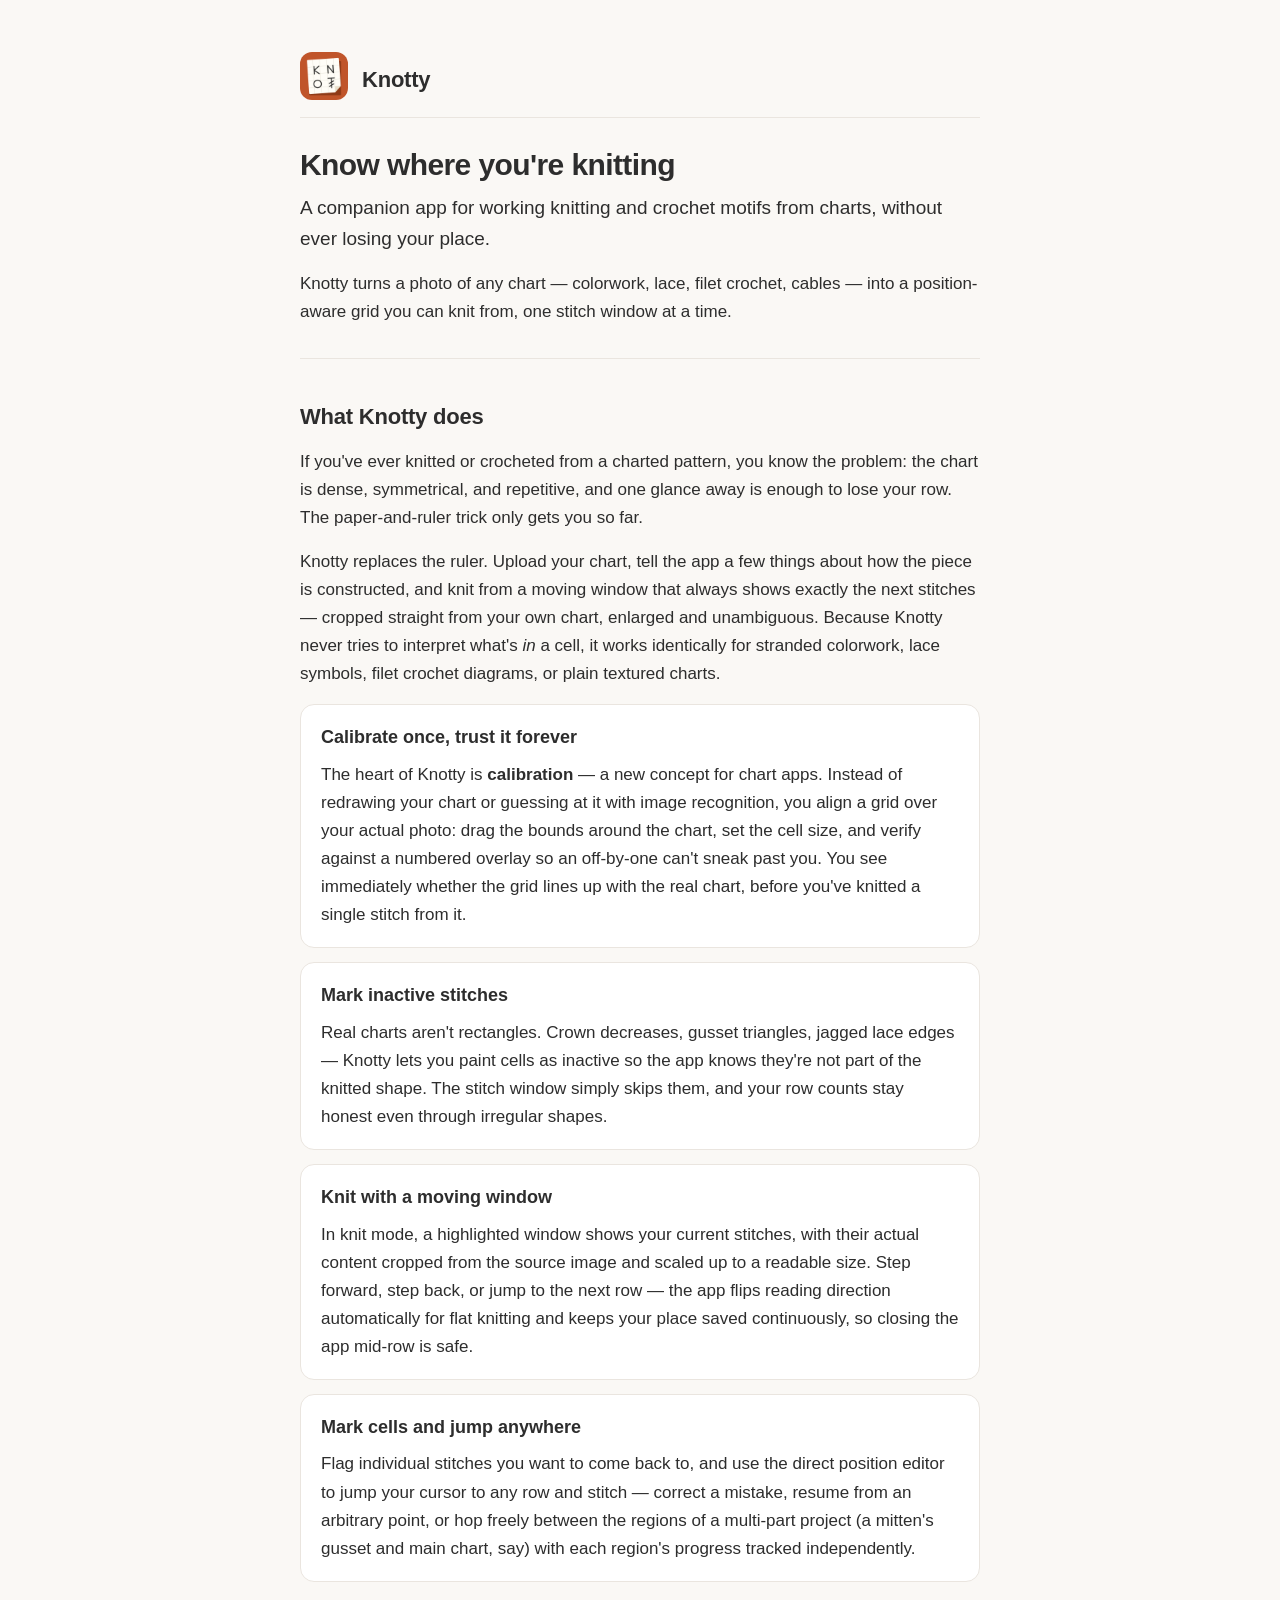
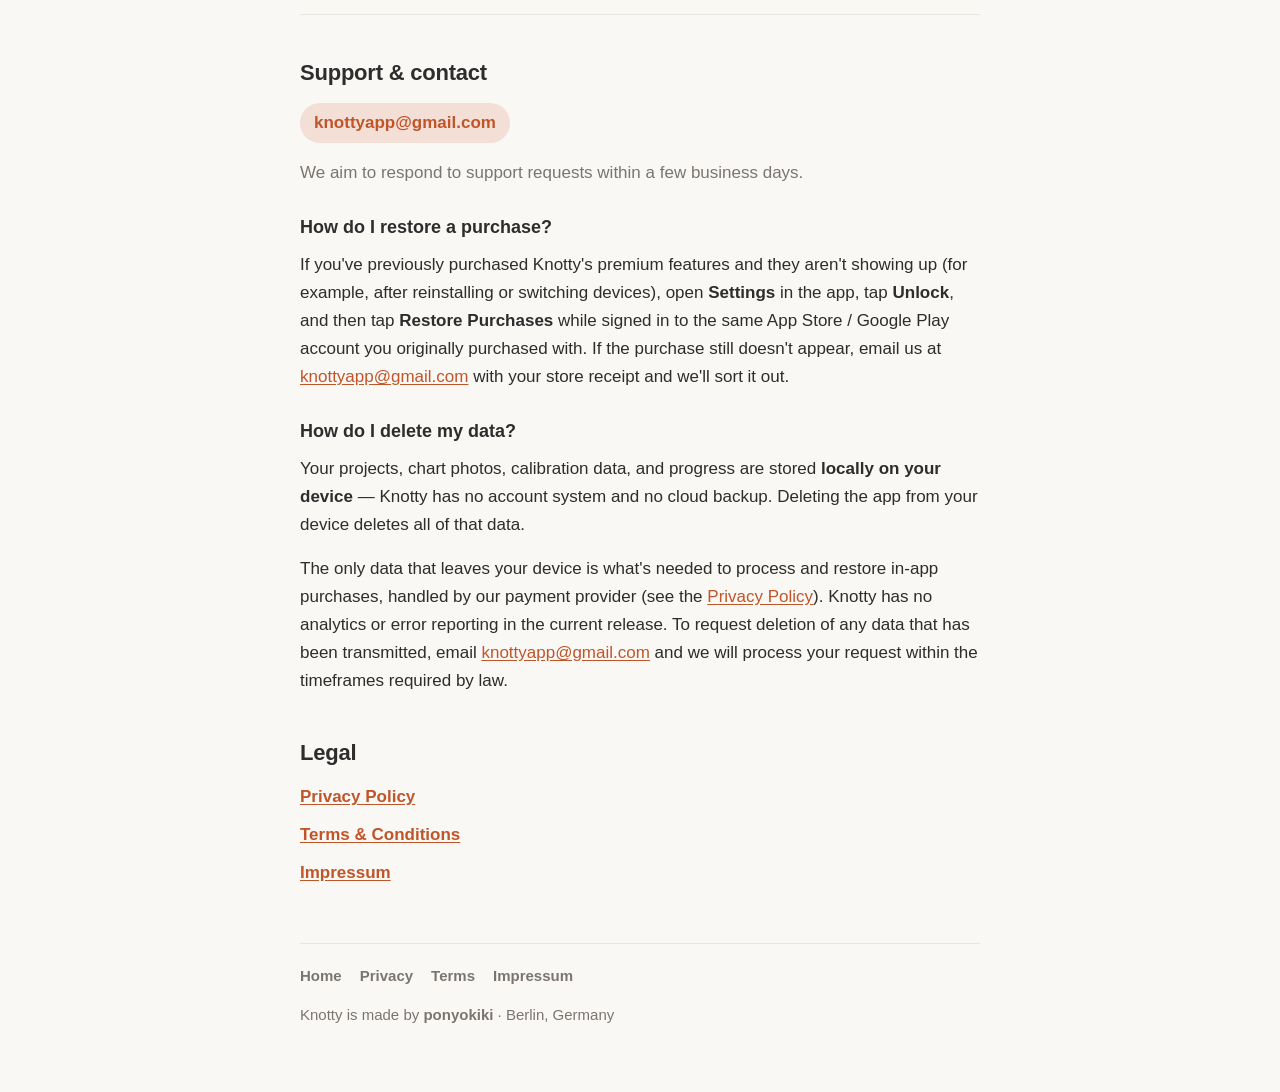
==== index.html @ 865fbeed "Knotty support & legal site" ====
<!doctype html>
<html lang="en">
<head>
<meta charset="utf-8">
<meta name="viewport" content="width=device-width, initial-scale=1">
<title>Knotty — Knit &amp; crochet charts, without losing your place</title>
<meta name="description" content="Knotty turns a photo of any knitting or crochet chart into a position-aware grid you can knit from, one stitch at a time.">
<link rel="icon" type="image/png" href="icon.png">
<link rel="stylesheet" href="style.css">
</head>
<body>
<div class="wrap">

  <header class="site-header">
    <a href="index.html"><img src="icon.png" alt="Knotty app icon"></a>
    <a href="index.html" class="brand">Knotty</a>
  </header>

  <h1>Know where you're knitting</h1>
  <p class="lede">A companion app for working knitting and crochet motifs from charts, without ever losing your place.</p>
  <p>Knotty turns a photo of any chart — colorwork, lace, filet crochet, cables — into a position-aware grid you can knit from, one stitch window at a time.</p>

  <hr>

  <h2>What Knotty does</h2>
  <p>If you've ever knitted or crocheted from a charted pattern, you know the problem: the chart is dense, symmetrical, and repetitive, and one glance away is enough to lose your row. The paper-and-ruler trick only gets you so far.</p>
  <p>Knotty replaces the ruler. Upload your chart, tell the app a few things about how the piece is constructed, and knit from a moving window that always shows exactly the next stitches — cropped straight from your own chart, enlarged and unambiguous. Because Knotty never tries to interpret what's <em>in</em> a cell, it works identically for stranded colorwork, lace symbols, filet crochet diagrams, or plain textured charts.</p>

  <div class="feature">
    <h3>Calibrate once, trust it forever</h3>
    <p>The heart of Knotty is <strong>calibration</strong> — a new concept for chart apps. Instead of redrawing your chart or guessing at it with image recognition, you align a grid over your actual photo: drag the bounds around the chart, set the cell size, and verify against a numbered overlay so an off-by-one can't sneak past you. You see immediately whether the grid lines up with the real chart, before you've knitted a single stitch from it.</p>
  </div>

  <div class="feature">
    <h3>Mark inactive stitches</h3>
    <p>Real charts aren't rectangles. Crown decreases, gusset triangles, jagged lace edges — Knotty lets you paint cells as inactive so the app knows they're not part of the knitted shape. The stitch window simply skips them, and your row counts stay honest even through irregular shapes.</p>
  </div>

  <div class="feature">
    <h3>Knit with a moving window</h3>
    <p>In knit mode, a highlighted window shows your current stitches, with their actual content cropped from the source image and scaled up to a readable size. Step forward, step back, or jump to the next row — the app flips reading direction automatically for flat knitting and keeps your place saved continuously, so closing the app mid-row is safe.</p>
  </div>

  <div class="feature">
    <h3>Mark cells and jump anywhere</h3>
    <p>Flag individual stitches you want to come back to, and use the direct position editor to jump your cursor to any row and stitch — correct a mistake, resume from an arbitrary point, or hop freely between the regions of a multi-part project (a mitten's gusset and main chart, say) with each region's progress tracked independently.</p>
  </div>

  <hr>

  <h2>Support &amp; contact</h2>
  <p><a class="chip" href="mailto:knottyapp@gmail.com">knottyapp@gmail.com</a></p>
  <p class="muted">We aim to respond to support requests within a few business days.</p>

  <h3>How do I restore a purchase?</h3>
  <p>If you've previously purchased Knotty's premium features and they aren't showing up (for example, after reinstalling or switching devices), open <strong>Settings</strong> in the app, tap <strong>Unlock</strong>, and then tap <strong>Restore Purchases</strong> while signed in to the same App Store / Google Play account you originally purchased with. If the purchase still doesn't appear, email us at <a href="mailto:knottyapp@gmail.com">knottyapp@gmail.com</a> with your store receipt and we'll sort it out.</p>

  <h3>How do I delete my data?</h3>
  <p>Your projects, chart photos, calibration data, and progress are stored <strong>locally on your device</strong> — Knotty has no account system and no cloud backup. Deleting the app from your device deletes all of that data.</p>
  <p>The only data that leaves your device is what's needed to process and restore in-app purchases, handled by our payment provider (see the <a href="privacy.html">Privacy Policy</a>). Knotty has no analytics or error reporting in the current release. To request deletion of any data that has been transmitted, email <a href="mailto:knottyapp@gmail.com">knottyapp@gmail.com</a> and we will process your request within the timeframes required by law.</p>

  <h2>Legal</h2>
  <ul class="legal-links">
    <li><a href="privacy.html">Privacy Policy</a></li>
    <li><a href="terms.html">Terms &amp; Conditions</a></li>
    <li><a href="impressum.html">Impressum</a></li>
  </ul>

  <footer class="site-footer">
    <nav>
      <a href="index.html">Home</a>
      <a href="privacy.html">Privacy</a>
      <a href="terms.html">Terms</a>
      <a href="impressum.html">Impressum</a>
    </nav>
    <div>Knotty is made by <strong>ponyokiki</strong> · Berlin, Germany</div>
  </footer>

</div>
</body>
</html>
---- style.css ----
/* Knotty — support & legal site
   Brand tokens mirror the app (src/COLORS.ts). Self-contained, no external fonts:
   a German site hot-linking Google Fonts leaks visitor IPs to Google (GDPR risk),
   so we use a system stack instead. */

:root {
  --bg: #FAF8F5;
  --surface: #FFFFFF;
  --primary: #C0552A;
  --text: #2D2D2D;
  --text-muted: #7A7571;
  --border: #EAE5DF;
  --chip: #F3DFD6;
  --on-primary: #FFFBF7;
  --maxw: 720px;
}

@media (prefers-color-scheme: dark) {
  :root {
    --bg: #1A1A1A;
    --surface: #262626;
    --primary: #E1764B;
    --text: #ECE9E4;
    --text-muted: #9A9590;
    --border: #333333;
    --chip: rgba(225, 118, 75, 0.18);
    --on-primary: #FFFBF7;
  }
}

* { box-sizing: border-box; }

html { -webkit-text-size-adjust: 100%; }

body {
  margin: 0;
  background: var(--bg);
  color: var(--text);
  font-family: "Nunito", -apple-system, BlinkMacSystemFont, "Segoe UI", Roboto,
    "Helvetica Neue", Arial, sans-serif;
  font-size: 17px;
  line-height: 1.65;
  -webkit-font-smoothing: antialiased;
}

.wrap {
  max-width: var(--maxw);
  margin: 0 auto;
  padding: 32px 20px 64px;
}

/* Header / brand */
.site-header {
  display: flex;
  align-items: center;
  gap: 14px;
  padding: 20px 0 8px;
  border-bottom: 1px solid var(--border);
  margin-bottom: 28px;
}
.site-header img {
  width: 48px;
  height: 48px;
  border-radius: 12px;
  flex: none;
}
.site-header .brand {
  font-size: 22px;
  font-weight: 800;
  letter-spacing: -0.01em;
}
.site-header a { text-decoration: none; color: inherit; }

/* Typography */
h1 {
  font-size: 30px;
  font-weight: 800;
  letter-spacing: -0.02em;
  line-height: 1.25;
  margin: 0 0 8px;
}
h2 {
  font-size: 22px;
  font-weight: 800;
  margin: 40px 0 12px;
  letter-spacing: -0.01em;
}
h3 {
  font-size: 18px;
  font-weight: 700;
  margin: 26px 0 8px;
}
p { margin: 0 0 16px; }
ul { margin: 0 0 16px; padding-left: 22px; }
li { margin: 0 0 8px; }
a { color: var(--primary); text-decoration: underline; text-underline-offset: 2px; }
a:hover { text-decoration: none; }
strong { font-weight: 700; }
hr { border: none; border-top: 1px solid var(--border); margin: 32px 0; }

.lede {
  font-size: 19px;
  color: var(--text);
}
.muted { color: var(--text-muted); }
.effective { color: var(--text-muted); font-size: 15px; }

/* Feature cards on the home page */
.feature {
  background: var(--surface);
  border: 1px solid var(--border);
  border-radius: 14px;
  padding: 18px 20px;
  margin: 0 0 14px;
}
.feature h3 { margin-top: 0; }
.feature p:last-child { margin-bottom: 0; }

/* Email / contact chip */
.chip {
  display: inline-block;
  background: var(--chip);
  color: var(--primary);
  font-weight: 700;
  padding: 6px 14px;
  border-radius: 999px;
  text-decoration: none;
}

/* Legal link list */
.legal-links { list-style: none; padding: 0; }
.legal-links li { margin: 0 0 10px; }
.legal-links a { font-weight: 700; }

/* Footer nav — present on every page so the Impressum is always one click away (§5 DDG) */
.site-footer {
  margin-top: 56px;
  padding-top: 20px;
  border-top: 1px solid var(--border);
  color: var(--text-muted);
  font-size: 15px;
}
.site-footer nav {
  display: flex;
  flex-wrap: wrap;
  gap: 8px 18px;
  margin-bottom: 14px;
}
.site-footer nav a { color: var(--text-muted); text-decoration: none; font-weight: 700; }
.site-footer nav a:hover { color: var(--primary); }

/* Back-to-top / home link on subpages */
.backlink {
  display: inline-block;
  margin-bottom: 20px;
  font-weight: 700;
  text-decoration: none;
}
.backlink:hover { text-decoration: underline; }

@media (max-width: 480px) {
  body { font-size: 16px; }
  h1 { font-size: 26px; }
  .wrap { padding: 20px 16px 48px; }
}
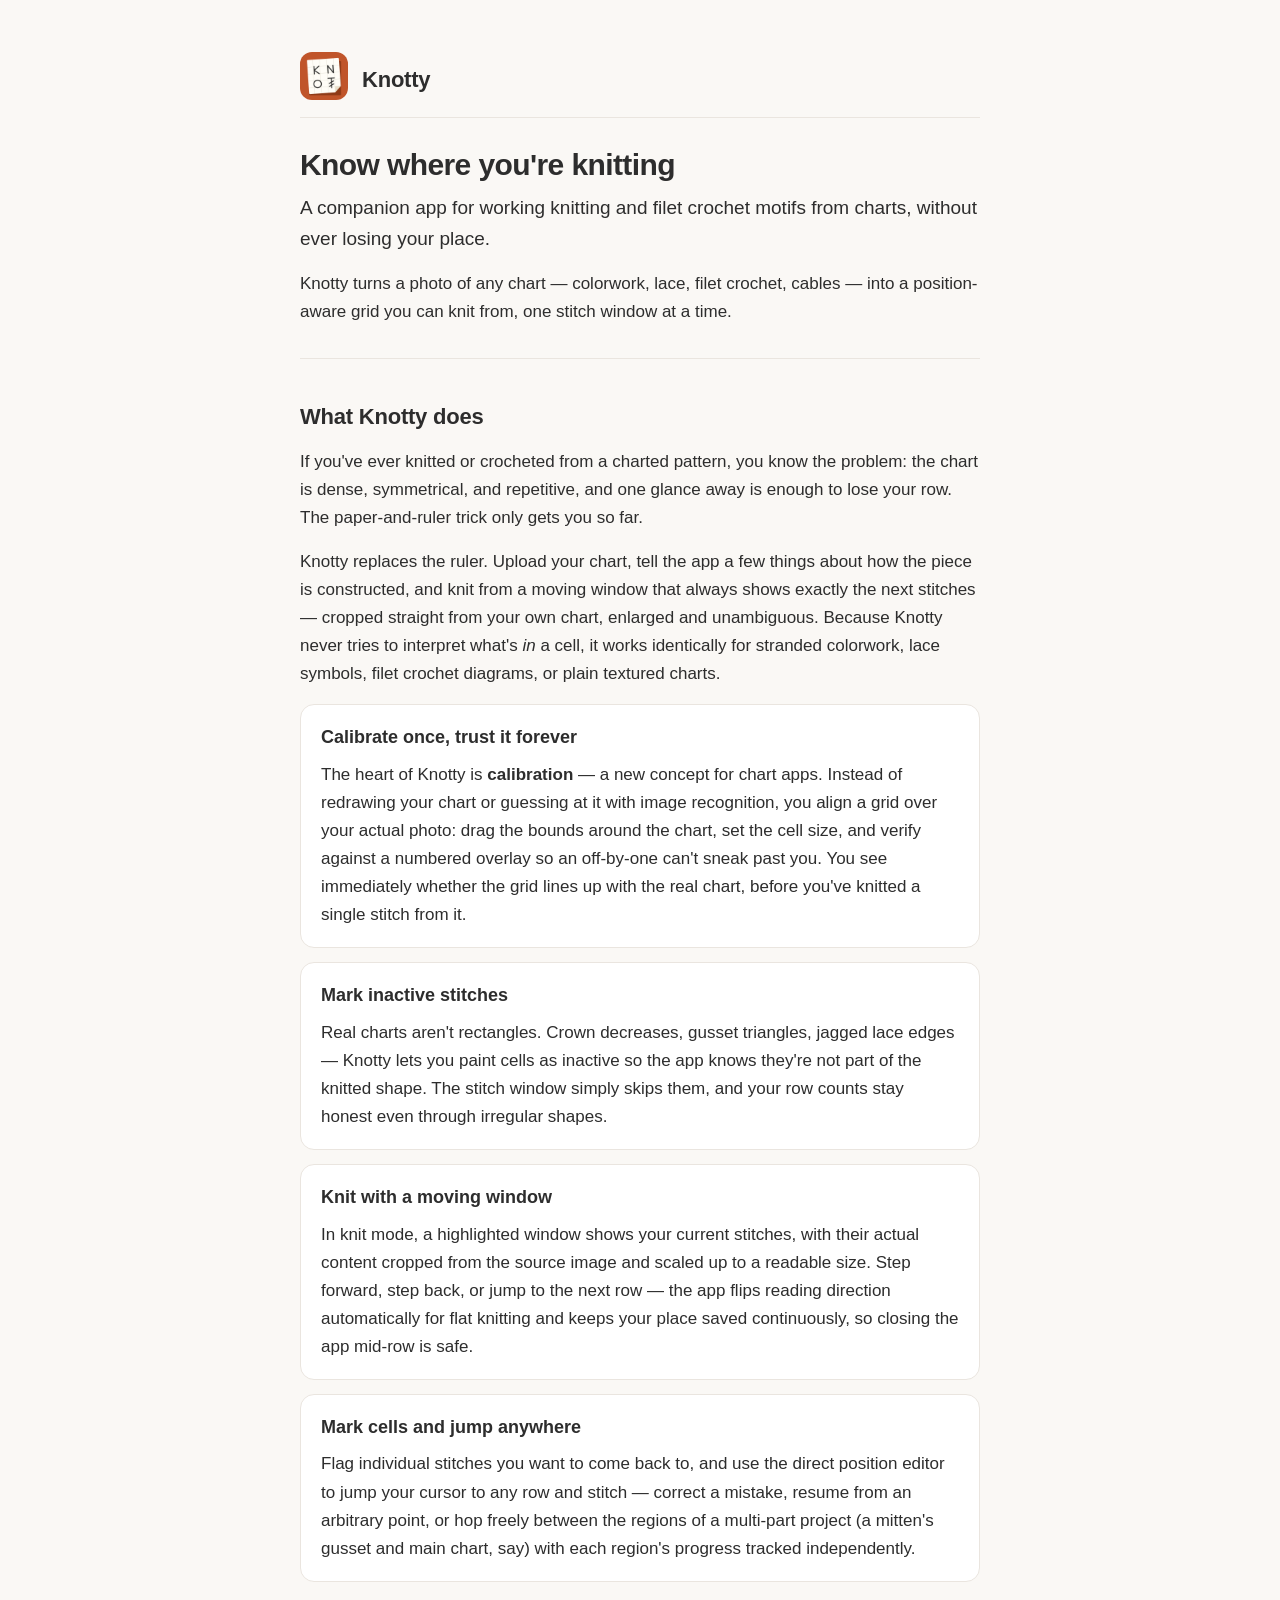
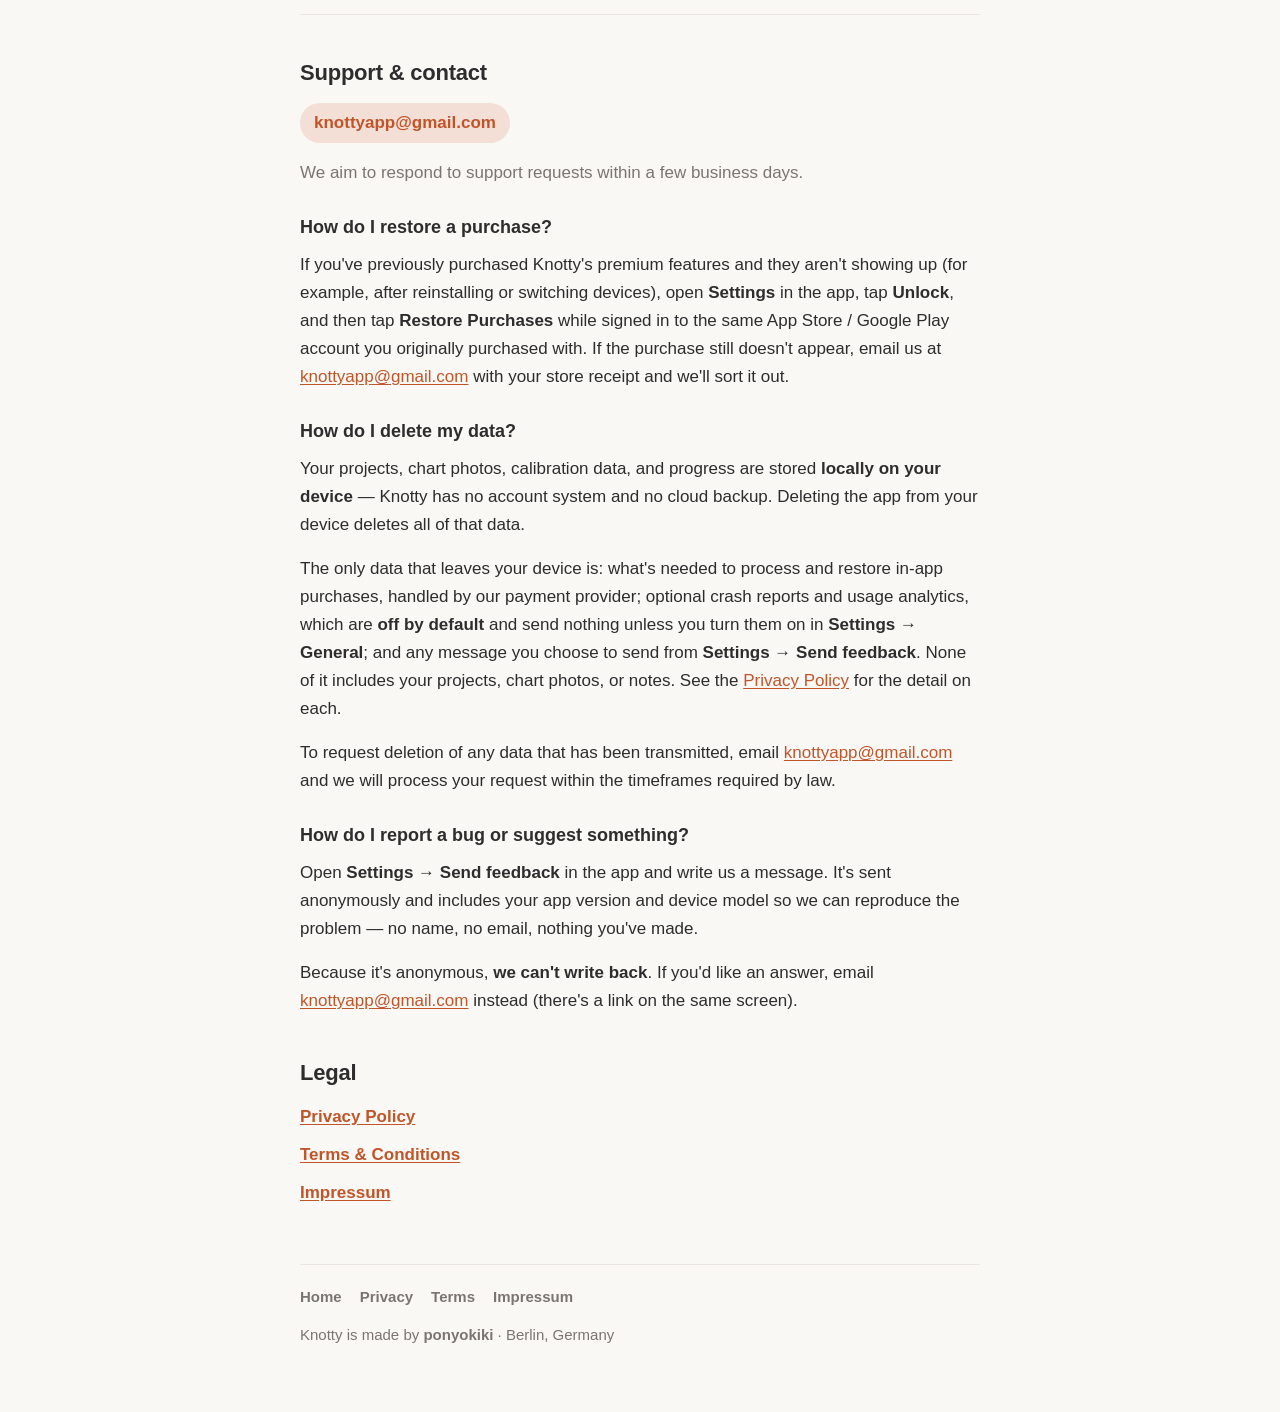
==== commit 3da11982: "Describe in-app feedback; correct stale Sentry and analytics claims Mirrors the Markdown sources in " ====
--- a/index.html
+++ b/index.html
@@ -3,8 +3,8 @@
 <head>
 <meta charset="utf-8">
 <meta name="viewport" content="width=device-width, initial-scale=1">
-<title>Knotty — Knit &amp; crochet charts, without losing your place</title>
-<meta name="description" content="Knotty turns a photo of any knitting or crochet chart into a position-aware grid you can knit from, one stitch at a time.">
+<title>Knotty — Knit &amp; filet crochet charts, without losing your place</title>
+<meta name="description" content="Knotty turns a photo of any knitting or filet crochet chart into a position-aware grid you can knit from, one stitch at a time.">
 <link rel="icon" type="image/png" href="icon.png">
 <link rel="stylesheet" href="style.css">
 </head>
@@ -17,7 +17,7 @@
   </header>
 
   <h1>Know where you're knitting</h1>
-  <p class="lede">A companion app for working knitting and crochet motifs from charts, without ever losing your place.</p>
+  <p class="lede">A companion app for working knitting and filet crochet motifs from charts, without ever losing your place.</p>
   <p>Knotty turns a photo of any chart — colorwork, lace, filet crochet, cables — into a position-aware grid you can knit from, one stitch window at a time.</p>
 
   <hr>
@@ -57,7 +57,12 @@
 
   <h3>How do I delete my data?</h3>
   <p>Your projects, chart photos, calibration data, and progress are stored <strong>locally on your device</strong> — Knotty has no account system and no cloud backup. Deleting the app from your device deletes all of that data.</p>
-  <p>The only data that leaves your device is what's needed to process and restore in-app purchases, handled by our payment provider (see the <a href="privacy.html">Privacy Policy</a>). Knotty has no analytics or error reporting in the current release. To request deletion of any data that has been transmitted, email <a href="mailto:knottyapp@gmail.com">knottyapp@gmail.com</a> and we will process your request within the timeframes required by law.</p>
+  <p>The only data that leaves your device is: what's needed to process and restore in-app purchases, handled by our payment provider; optional crash reports and usage analytics, which are <strong>off by default</strong> and send nothing unless you turn them on in <strong>Settings → General</strong>; and any message you choose to send from <strong>Settings → Send feedback</strong>. None of it includes your projects, chart photos, or notes. See the <a href="privacy.html">Privacy Policy</a> for the detail on each.</p>
+  <p>To request deletion of any data that has been transmitted, email <a href="mailto:knottyapp@gmail.com">knottyapp@gmail.com</a> and we will process your request within the timeframes required by law.</p>
+
+  <h3>How do I report a bug or suggest something?</h3>
+  <p>Open <strong>Settings → Send feedback</strong> in the app and write us a message. It's sent anonymously and includes your app version and device model so we can reproduce the problem — no name, no email, nothing you've made.</p>
+  <p>Because it's anonymous, <strong>we can't write back</strong>. If you'd like an answer, email <a href="mailto:knottyapp@gmail.com">knottyapp@gmail.com</a> instead (there's a link on the same screen).</p>
 
   <h2>Legal</h2>
   <ul class="legal-links">
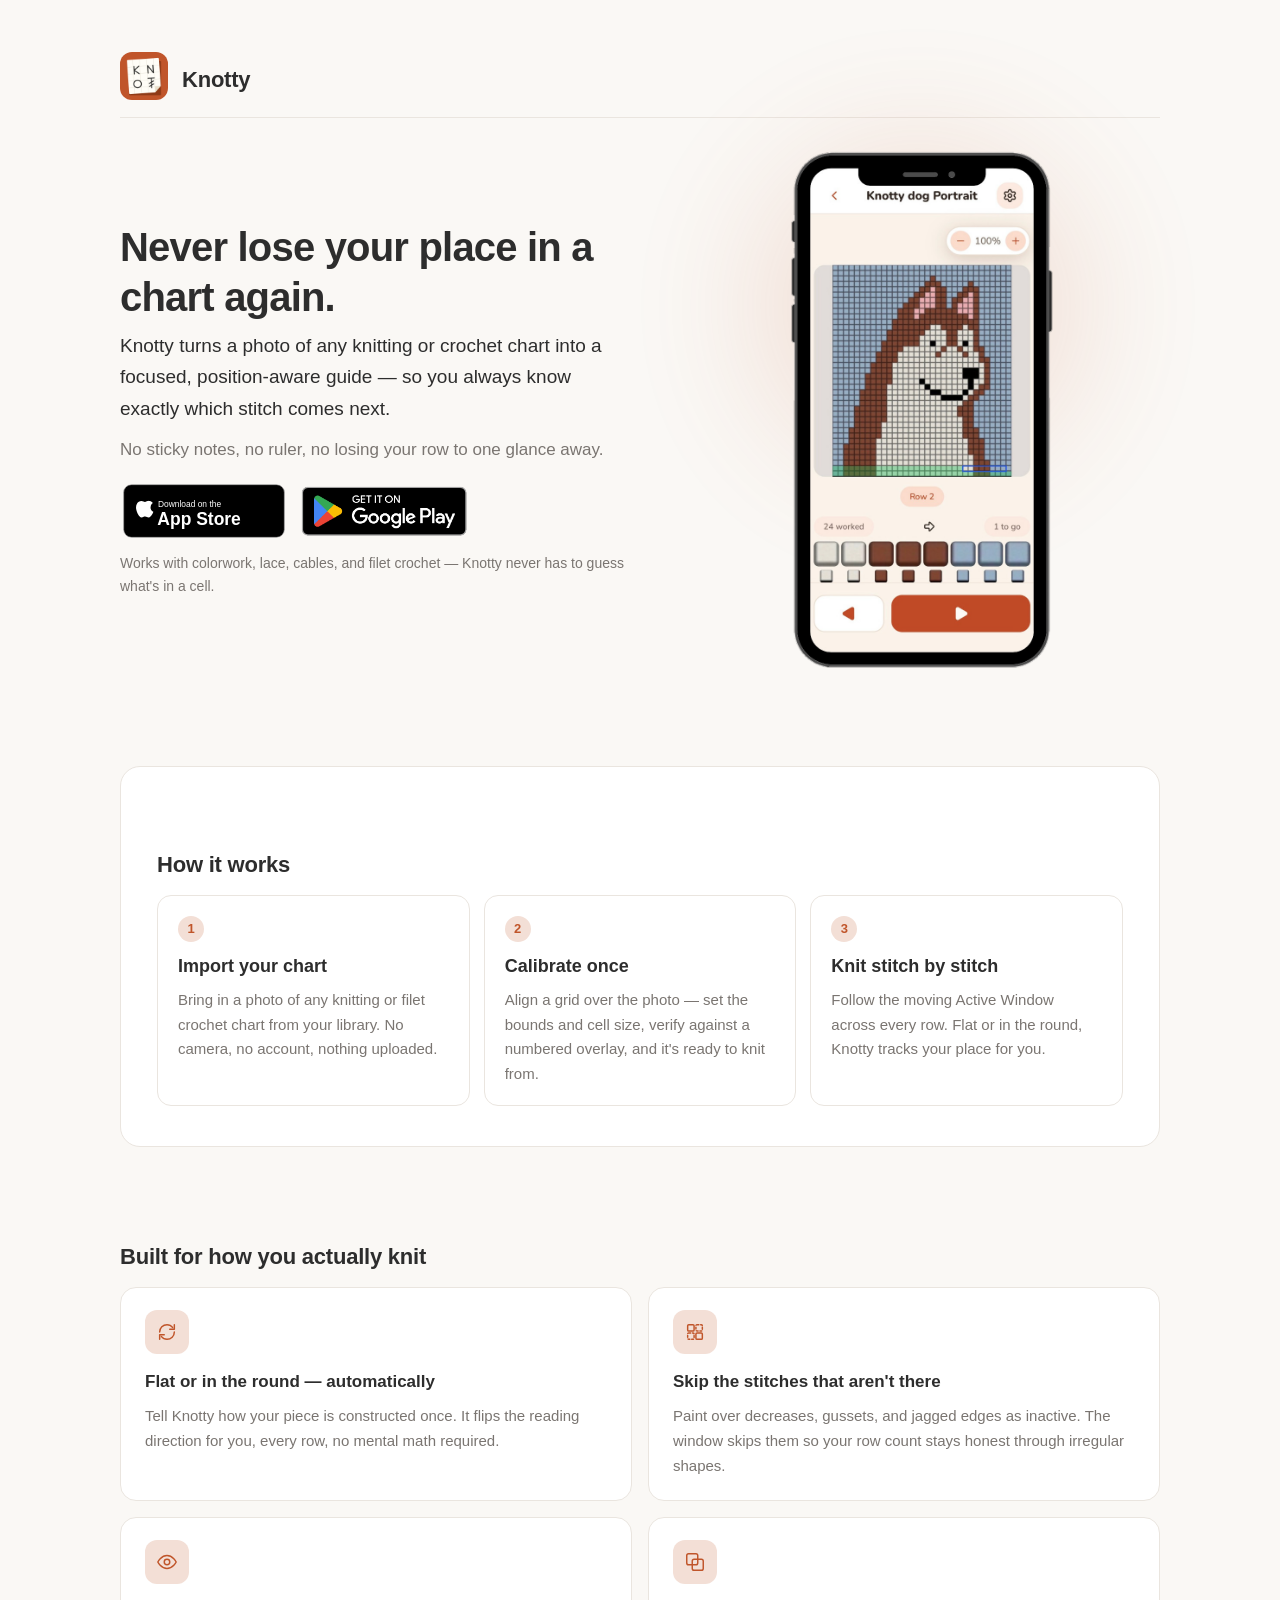
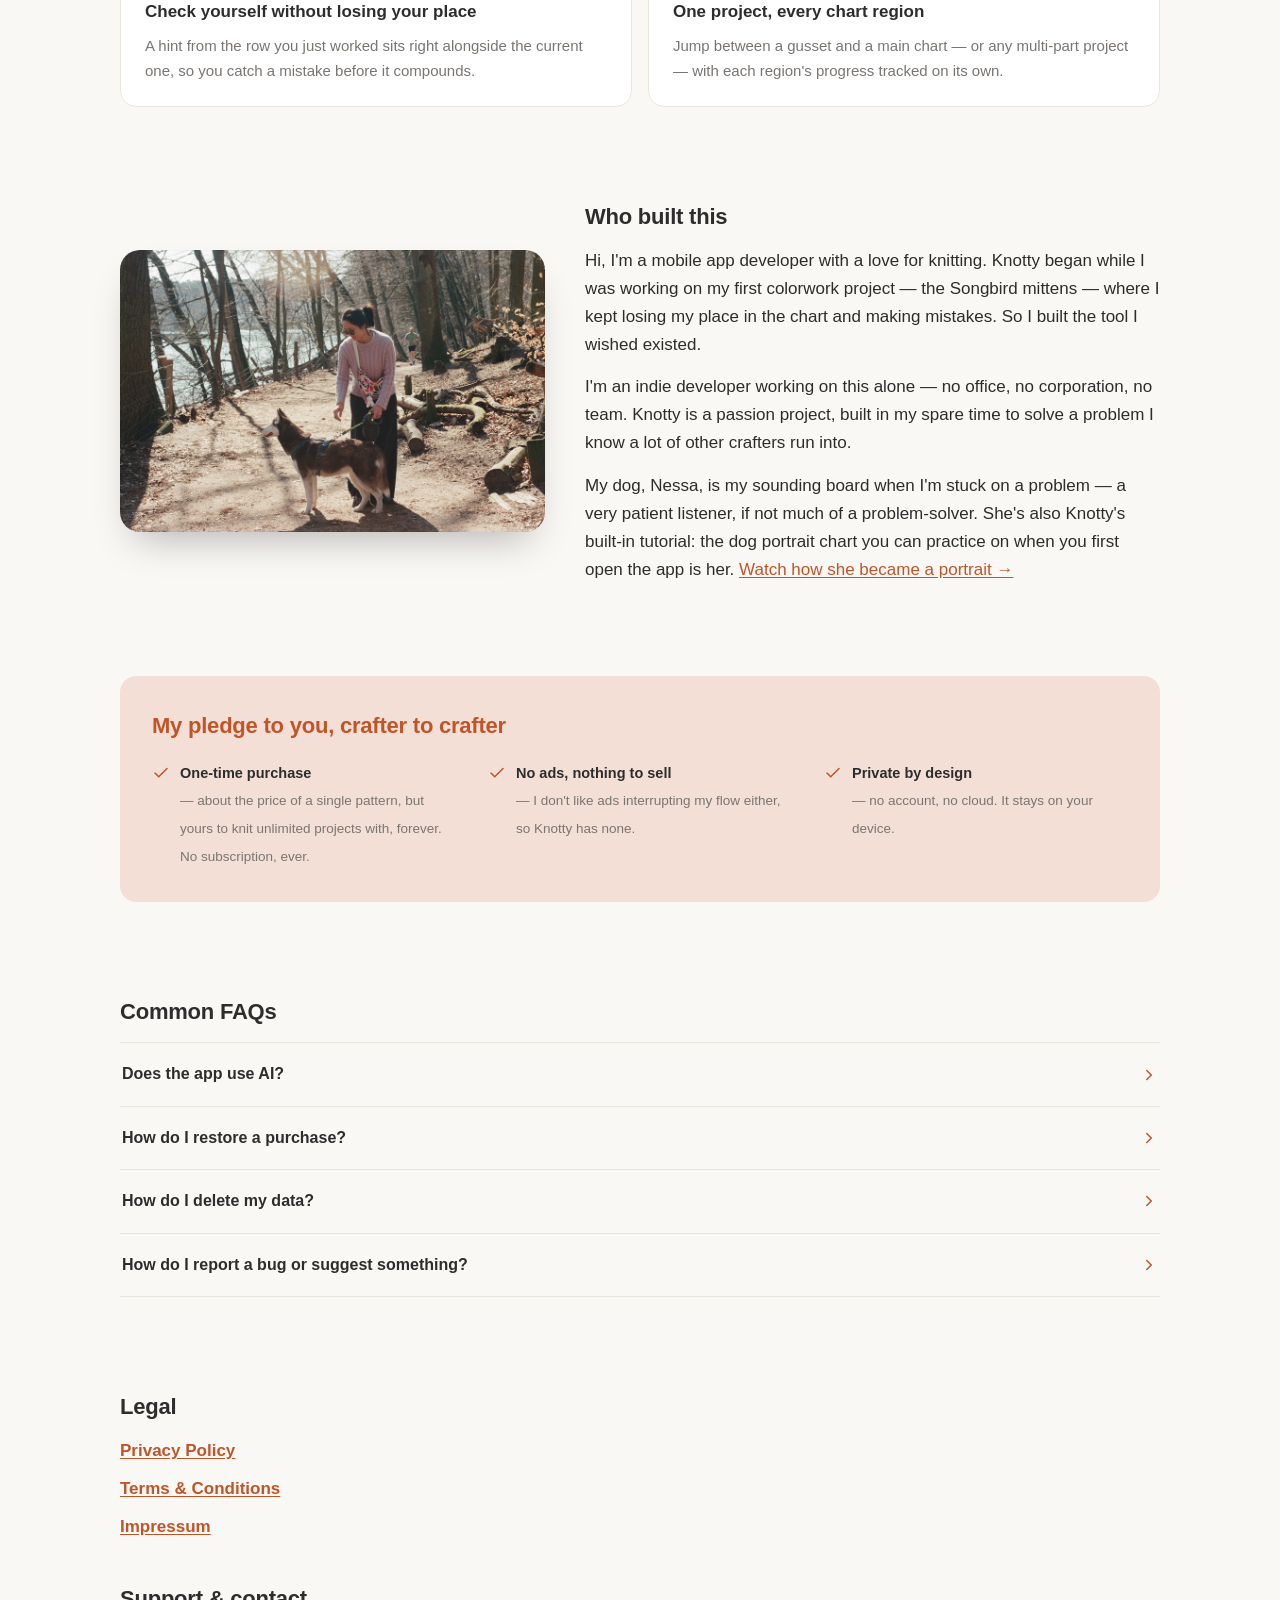
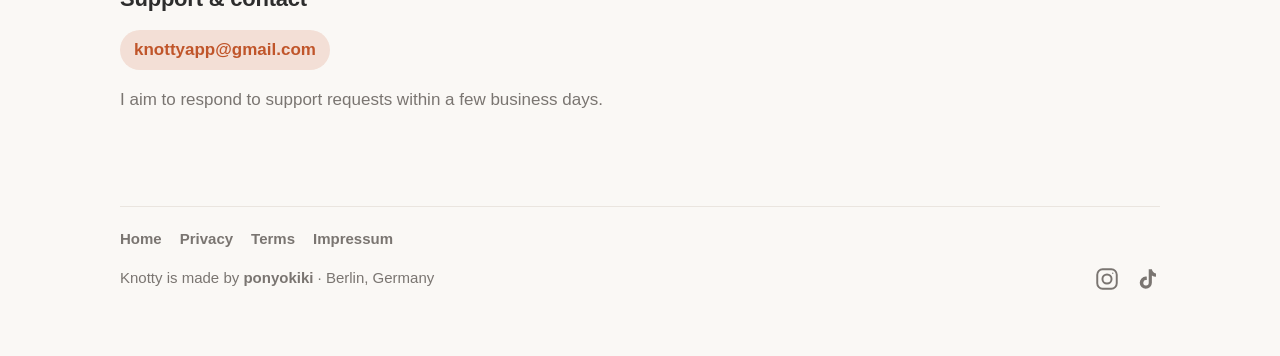
==== commit 8dc759da: "Redesign homepage: hero, feature grid, founder story, FAQ accordion - New hero with store badges, ap" ====
--- a/index.html
+++ b/index.html
@@ -5,71 +5,199 @@
 <meta name="viewport" content="width=device-width, initial-scale=1">
 <title>Knotty — Knit &amp; filet crochet charts, without losing your place</title>
 <meta name="description" content="Knotty turns a photo of any knitting or filet crochet chart into a position-aware grid you can knit from, one stitch at a time.">
+<meta property="og:type" content="website">
+<meta property="og:url" content="https://knottyapp.github.io/">
+<meta property="og:title" content="Knotty — Know where you're knitting">
+<meta property="og:description" content="Knotty turns a photo of any knitting or filet crochet chart into a position-aware grid you can knit from, one stitch at a time.">
+<meta property="og:image" content="https://knottyapp.github.io/icon.png">
+<meta name="twitter:card" content="summary">
+<meta name="twitter:title" content="Knotty — Know where you're knitting">
+<meta name="twitter:description" content="Knotty turns a photo of any knitting or filet crochet chart into a position-aware grid you can knit from, one stitch at a time.">
+<meta name="twitter:image" content="https://knottyapp.github.io/icon.png">
 <link rel="icon" type="image/png" href="icon.png">
 <link rel="stylesheet" href="style.css">
 </head>
 <body>
-<div class="wrap">
+<div class="wrap home">
 
   <header class="site-header">
     <a href="index.html"><img src="icon.png" alt="Knotty app icon"></a>
     <a href="index.html" class="brand">Knotty</a>
   </header>
 
-  <h1>Know where you're knitting</h1>
-  <p class="lede">A companion app for working knitting and filet crochet motifs from charts, without ever losing your place.</p>
-  <p>Knotty turns a photo of any chart — colorwork, lace, filet crochet, cables — into a position-aware grid you can knit from, one stitch window at a time.</p>
-
-  <hr>
-
-  <h2>What Knotty does</h2>
-  <p>If you've ever knitted or crocheted from a charted pattern, you know the problem: the chart is dense, symmetrical, and repetitive, and one glance away is enough to lose your row. The paper-and-ruler trick only gets you so far.</p>
-  <p>Knotty replaces the ruler. Upload your chart, tell the app a few things about how the piece is constructed, and knit from a moving window that always shows exactly the next stitches — cropped straight from your own chart, enlarged and unambiguous. Because Knotty never tries to interpret what's <em>in</em> a cell, it works identically for stranded colorwork, lace symbols, filet crochet diagrams, or plain textured charts.</p>
-
-  <div class="feature">
-    <h3>Calibrate once, trust it forever</h3>
-    <p>The heart of Knotty is <strong>calibration</strong> — a new concept for chart apps. Instead of redrawing your chart or guessing at it with image recognition, you align a grid over your actual photo: drag the bounds around the chart, set the cell size, and verify against a numbered overlay so an off-by-one can't sneak past you. You see immediately whether the grid lines up with the real chart, before you've knitted a single stitch from it.</p>
-  </div>
-
-  <div class="feature">
-    <h3>Mark inactive stitches</h3>
-    <p>Real charts aren't rectangles. Crown decreases, gusset triangles, jagged lace edges — Knotty lets you paint cells as inactive so the app knows they're not part of the knitted shape. The stitch window simply skips them, and your row counts stay honest even through irregular shapes.</p>
-  </div>
-
-  <div class="feature">
-    <h3>Knit with a moving window</h3>
-    <p>In knit mode, a highlighted window shows your current stitches, with their actual content cropped from the source image and scaled up to a readable size. Step forward, step back, or jump to the next row — the app flips reading direction automatically for flat knitting and keeps your place saved continuously, so closing the app mid-row is safe.</p>
-  </div>
-
-  <div class="feature">
-    <h3>Mark cells and jump anywhere</h3>
-    <p>Flag individual stitches you want to come back to, and use the direct position editor to jump your cursor to any row and stitch — correct a mistake, resume from an arbitrary point, or hop freely between the regions of a multi-part project (a mitten's gusset and main chart, say) with each region's progress tracked independently.</p>
-  </div>
-
-  <hr>
-
-  <h2>Support &amp; contact</h2>
-  <p><a class="chip" href="mailto:knottyapp@gmail.com">knottyapp@gmail.com</a></p>
-  <p class="muted">We aim to respond to support requests within a few business days.</p>
-
-  <h3>How do I restore a purchase?</h3>
-  <p>If you've previously purchased Knotty's premium features and they aren't showing up (for example, after reinstalling or switching devices), open <strong>Settings</strong> in the app, tap <strong>Unlock</strong>, and then tap <strong>Restore Purchases</strong> while signed in to the same App Store / Google Play account you originally purchased with. If the purchase still doesn't appear, email us at <a href="mailto:knottyapp@gmail.com">knottyapp@gmail.com</a> with your store receipt and we'll sort it out.</p>
-
-  <h3>How do I delete my data?</h3>
-  <p>Your projects, chart photos, calibration data, and progress are stored <strong>locally on your device</strong> — Knotty has no account system and no cloud backup. Deleting the app from your device deletes all of that data.</p>
-  <p>The only data that leaves your device is: what's needed to process and restore in-app purchases, handled by our payment provider; optional crash reports and usage analytics, which are <strong>off by default</strong> and send nothing unless you turn them on in <strong>Settings → General</strong>; and any message you choose to send from <strong>Settings → Send feedback</strong>. None of it includes your projects, chart photos, or notes. See the <a href="privacy.html">Privacy Policy</a> for the detail on each.</p>
-  <p>To request deletion of any data that has been transmitted, email <a href="mailto:knottyapp@gmail.com">knottyapp@gmail.com</a> and we will process your request within the timeframes required by law.</p>
-
-  <h3>How do I report a bug or suggest something?</h3>
-  <p>Open <strong>Settings → Send feedback</strong> in the app and write us a message. It's sent anonymously and includes your app version and device model so we can reproduce the problem — no name, no email, nothing you've made.</p>
-  <p>Because it's anonymous, <strong>we can't write back</strong>. If you'd like an answer, email <a href="mailto:knottyapp@gmail.com">knottyapp@gmail.com</a> instead (there's a link on the same screen).</p>
-
-  <h2>Legal</h2>
-  <ul class="legal-links">
-    <li><a href="privacy.html">Privacy Policy</a></li>
-    <li><a href="terms.html">Terms &amp; Conditions</a></li>
-    <li><a href="impressum.html">Impressum</a></li>
-  </ul>
+  <section class="hero">
+    <div class="hero-copy">
+      <h1>Never lose your place in a chart again.</h1>
+      <p class="lede">Knotty turns a photo of any knitting or crochet chart into a focused, position-aware guide — so you always know exactly which stitch comes next.</p>
+      <p class="hero-sub">No sticky notes, no ruler, no losing your row to one glance away.</p>
+
+      <div class="store-links">
+        <a href="https://apps.apple.com/de/app/knotty-chart-companion/id6795073999?l=en-GB"><img class="store-badge" src="app-store-badge.svg" alt="Download on the App Store"></a>
+        <a href="https://play.google.com/store/apps/details?id=com.ponyokikii.knotty"><img class="store-badge" src="google-play-badge.png" alt="Get it on Google Play"></a>
+      </div>
+
+      <p class="hero-note">Works with colorwork, lace, cables, and filet crochet — Knotty never has to guess what's in a cell.</p>
+    </div>
+
+    <div class="hero-visual">
+      <img class="hero-phone" src="app-phone.png" alt="Knotty's knit mode, showing a dog portrait chart with the active row and stitch count">
+    </div>
+  </section>
+
+  <section class="section-block section-panel">
+    <h2>How it works</h2>
+    <div class="steps">
+      <div class="step">
+        <span class="step-num">1</span>
+        <h3>Import your chart</h3>
+        <p>Bring in a photo of any knitting or filet crochet chart from your library. No camera, no account, nothing uploaded.</p>
+      </div>
+      <div class="step">
+        <span class="step-num">2</span>
+        <h3>Calibrate once</h3>
+        <p>Align a grid over the photo — set the bounds and cell size, verify against a numbered overlay, and it's ready to knit from.</p>
+      </div>
+      <div class="step">
+        <span class="step-num">3</span>
+        <h3>Knit stitch by stitch</h3>
+        <p>Follow the moving Active Window across every row. Flat or in the round, Knotty tracks your place for you.</p>
+      </div>
+    </div>
+  </section>
+
+  <section class="section-block">
+    <h2>Built for how you actually knit</h2>
+    <div class="feature-grid">
+
+      <div class="feature-card">
+        <div class="feature-icon" aria-hidden="true">
+          <svg viewBox="0 0 24 24" fill="none" stroke="currentColor" stroke-width="1.6" stroke-linecap="round" stroke-linejoin="round"><path d="M4 12a8 8 0 0 1 8-8c2.5 0 4.7 1.2 6 3M20 4v5h-5"/><path d="M20 12a8 8 0 0 1-8 8c-2.5 0-4.7-1.2-6-3M4 20v-5h5"/></svg>
+        </div>
+        <h3>Flat or in the round — automatically</h3>
+        <p>Tell Knotty how your piece is constructed once. It flips the reading direction for you, every row, no mental math required.</p>
+      </div>
+
+      <div class="feature-card">
+        <div class="feature-icon" aria-hidden="true">
+          <svg viewBox="0 0 24 24" fill="none" stroke="currentColor" stroke-width="1.6" stroke-linecap="round" stroke-linejoin="round"><rect x="4" y="4" width="7" height="7" rx="1.2"/><rect x="13" y="4" width="7" height="7" rx="1.2" stroke-dasharray="2 2"/><rect x="4" y="13" width="7" height="7" rx="1.2" stroke-dasharray="2 2"/><rect x="13" y="13" width="7" height="7" rx="1.2"/></svg>
+        </div>
+        <h3>Skip the stitches that aren't there</h3>
+        <p>Paint over decreases, gussets, and jagged edges as inactive. The window skips them so your row count stays honest through irregular shapes.</p>
+      </div>
+
+      <div class="feature-card">
+        <div class="feature-icon" aria-hidden="true">
+          <svg viewBox="0 0 24 24" fill="none" stroke="currentColor" stroke-width="1.6" stroke-linecap="round" stroke-linejoin="round"><path d="M2 12s3.5-7 10-7 10 7 10 7-3.5 7-10 7-10-7-10-7Z"/><circle cx="12" cy="12" r="3"/></svg>
+        </div>
+        <h3>Check yourself without losing your place</h3>
+        <p>A hint from the row you just worked sits right alongside the current one, so you catch a mistake before it compounds.</p>
+      </div>
+
+      <div class="feature-card">
+        <div class="feature-icon" aria-hidden="true">
+          <svg viewBox="0 0 24 24" fill="none" stroke="currentColor" stroke-width="1.6" stroke-linecap="round" stroke-linejoin="round"><rect x="3" y="3" width="12" height="12" rx="2"/><rect x="9" y="9" width="12" height="12" rx="2"/></svg>
+        </div>
+        <h3>One project, every chart region</h3>
+        <p>Jump between a gusset and a main chart — or any multi-part project — with each region's progress tracked on its own.</p>
+      </div>
+
+    </div>
+  </section>
+
+  <section class="founder">
+    <div class="founder-photo">
+      <img src="founder-photo.jpg" alt="Knotty's developer walking her dog Nessa in the woods">
+    </div>
+    <div class="founder-copy">
+      <h2>Who built this</h2>
+      <p>Hi, I'm a mobile app developer with a love for knitting. Knotty began while I was working on my first colorwork project — the Songbird mittens — where I kept losing my place in the chart and making mistakes. So I built the tool I wished existed.</p>
+      <p>I'm an indie developer working on this alone — no office, no corporation, no team. Knotty is a passion project, built in my spare time to solve a problem I know a lot of other crafters run into.</p>
+      <p>My dog, Nessa, is my sounding board when I'm stuck on a problem — a very patient listener, if not much of a problem-solver. She's also Knotty's built-in tutorial: the dog portrait chart you can practice on when you first open the app is her. <a href="https://www.instagram.com/reel/DcopzVhsqtX/?utm_source=ig_web_copy_link&amp;igsi=MzRlODBiNWFlZA==" target="_blank" rel="noopener">Watch how she became a portrait →</a></p>
+    </div>
+  </section>
+
+  <section class="trust">
+    <h2>My pledge to you, crafter to crafter</h2>
+    <div class="trust-row">
+      <div class="trust-pill">
+        <svg viewBox="0 0 24 24" fill="none" stroke="currentColor" stroke-width="2" stroke-linecap="round" stroke-linejoin="round"><path d="M20 6 9 17l-5-5"/></svg>
+        <div><strong>One-time purchase</strong><span> — about the price of a single pattern, but yours to knit unlimited projects with, forever. No subscription, ever.</span></div>
+      </div>
+      <div class="trust-pill">
+        <svg viewBox="0 0 24 24" fill="none" stroke="currentColor" stroke-width="2" stroke-linecap="round" stroke-linejoin="round"><path d="M20 6 9 17l-5-5"/></svg>
+        <div><strong>No ads, nothing to sell</strong><span> — I don't like ads interrupting my flow either, so Knotty has none.</span></div>
+      </div>
+      <div class="trust-pill">
+        <svg viewBox="0 0 24 24" fill="none" stroke="currentColor" stroke-width="2" stroke-linecap="round" stroke-linejoin="round"><path d="M20 6 9 17l-5-5"/></svg>
+        <div><strong>Private by design</strong><span> — no account, no cloud. It stays on your device.</span></div>
+      </div>
+    </div>
+  </section>
+
+  <section class="section-block">
+    <h2>Common FAQs</h2>
+    <div class="faq-list">
+
+      <div class="faq-item">
+        <button class="faq-question" aria-expanded="false">
+          <span>Does the app use AI?</span>
+          <svg class="faq-chevron" viewBox="0 0 24 24" fill="none" stroke="currentColor" stroke-width="2" stroke-linecap="round" stroke-linejoin="round"><path d="m9 18 6-6-6-6"/></svg>
+        </button>
+        <div class="faq-answer"><div class="faq-answer-inner">
+          <p>No. Knotty doesn't use AI or image recognition to read your chart — it relies on plain image manipulation, cropping and displaying the exact stitches from the photo you calibrated. Nothing is interpreted or generated; what you see on screen is always a real piece of your own chart.</p>
+        </div></div>
+      </div>
+
+      <div class="faq-item">
+        <button class="faq-question" aria-expanded="false">
+          <span>How do I restore a purchase?</span>
+          <svg class="faq-chevron" viewBox="0 0 24 24" fill="none" stroke="currentColor" stroke-width="2" stroke-linecap="round" stroke-linejoin="round"><path d="m9 18 6-6-6-6"/></svg>
+        </button>
+        <div class="faq-answer"><div class="faq-answer-inner">
+          <p>If you've previously purchased Knotty's premium features and they aren't showing up (for example, after reinstalling or switching devices), open <strong>Settings</strong> in the app, tap <strong>Unlock</strong>, and then tap <strong>Restore Purchases</strong> while signed in to the same App Store / Google Play account you originally purchased with. If the purchase still doesn't appear, email me at <a href="mailto:knottyapp@gmail.com">knottyapp@gmail.com</a> with your store receipt and I'll sort it out.</p>
+        </div></div>
+      </div>
+
+      <div class="faq-item">
+        <button class="faq-question" aria-expanded="false">
+          <span>How do I delete my data?</span>
+          <svg class="faq-chevron" viewBox="0 0 24 24" fill="none" stroke="currentColor" stroke-width="2" stroke-linecap="round" stroke-linejoin="round"><path d="m9 18 6-6-6-6"/></svg>
+        </button>
+        <div class="faq-answer"><div class="faq-answer-inner">
+          <p>Your projects, chart photos, calibration data, and progress are stored <strong>locally on your device</strong> — Knotty has no account system and no cloud backup. Deleting the app from your device deletes all of that data.</p>
+          <p>The only data that leaves your device is: what's needed to process and restore in-app purchases, handled by my payment provider; optional crash reports and usage analytics, which are <strong>off by default</strong> and send nothing unless you turn them on in <strong>Settings → General</strong>; and any message you choose to send from <strong>Settings → Send feedback</strong>. None of it includes your projects, chart photos, or notes. See the <a href="privacy.html">Privacy Policy</a> for the detail on each.</p>
+          <p>To request deletion of any data that has been transmitted, email <a href="mailto:knottyapp@gmail.com">knottyapp@gmail.com</a> and I will process your request within the timeframes required by law.</p>
+        </div></div>
+      </div>
+
+      <div class="faq-item">
+        <button class="faq-question" aria-expanded="false">
+          <span>How do I report a bug or suggest something?</span>
+          <svg class="faq-chevron" viewBox="0 0 24 24" fill="none" stroke="currentColor" stroke-width="2" stroke-linecap="round" stroke-linejoin="round"><path d="m9 18 6-6-6-6"/></svg>
+        </button>
+        <div class="faq-answer"><div class="faq-answer-inner">
+          <p>Open <strong>Settings → Send feedback</strong> in the app and write me a message. It's sent anonymously and includes your app version and device model so I can reproduce the problem — no name, no email, nothing you've made.</p>
+          <p>Because it's anonymous, <strong>I can't write back</strong>. If you'd like an answer, email <a href="mailto:knottyapp@gmail.com">knottyapp@gmail.com</a> instead (there's a link on the same screen).</p>
+        </div></div>
+      </div>
+
+    </div>
+  </section>
+
+  <section class="section-block">
+
+    <h2>Legal</h2>
+    <ul class="legal-links">
+      <li><a href="privacy.html">Privacy Policy</a></li>
+      <li><a href="terms.html">Terms &amp; Conditions</a></li>
+      <li><a href="impressum.html">Impressum</a></li>
+    </ul>
+
+    <h2>Support &amp; contact</h2>
+    <p><a class="chip" href="mailto:knottyapp@gmail.com">knottyapp@gmail.com</a></p>
+    <p class="muted">I aim to respond to support requests within a few business days.</p>
+
+  </section>
 
   <footer class="site-footer">
     <nav>
@@ -78,9 +206,28 @@
       <a href="terms.html">Terms</a>
       <a href="impressum.html">Impressum</a>
     </nav>
-    <div>Knotty is made by <strong>ponyokiki</strong> · Berlin, Germany</div>
+    <div class="site-footer-bottom">
+      <div>Knotty is made by <strong>ponyokiki</strong> · Berlin, Germany</div>
+      <div class="social-links">
+        <a href="https://www.instagram.com/knotty.app" target="_blank" rel="noopener" aria-label="Knotty on Instagram">
+          <svg viewBox="0 0 24 24" fill="none" stroke="currentColor" stroke-width="1.8" stroke-linecap="round" stroke-linejoin="round"><rect x="3" y="3" width="18" height="18" rx="5"/><circle cx="12" cy="12" r="4.2"/><circle cx="17.3" cy="6.7" r="0.6" fill="currentColor" stroke="none"/></svg>
+        </a>
+        <a href="https://www.tiktok.com/@knotty.app" target="_blank" rel="noopener" aria-label="Knotty on TikTok">
+          <svg viewBox="0 0 24 24" fill="currentColor"><path d="M16.5 3c.3 2 1.8 3.6 3.8 3.9v3a7 7 0 0 1-3.8-1.1v6.6a5.6 5.6 0 1 1-5.6-5.6c.3 0 .6 0 .9.1v3.1a2.5 2.5 0 1 0 1.8 2.4V3h2.9Z"/></svg>
+        </a>
+      </div>
+    </div>
   </footer>
 
 </div>
+<script>
+  document.querySelectorAll(".faq-question").forEach(function (btn) {
+    btn.addEventListener("click", function () {
+      var item = btn.closest(".faq-item");
+      var open = item.classList.toggle("open");
+      btn.setAttribute("aria-expanded", open);
+    });
+  });
+</script>
 </body>
 </html>
--- a/style.css
+++ b/style.css
@@ -48,6 +48,21 @@
   margin: 0 auto;
   padding: 32px 20px 64px;
 }
+/* The homepage runs wider than the text-heavy legal/support pages so the
+   hero and card grids have room to breathe. */
+.wrap.home { max-width: 1080px; }
+.section-block { margin: 92px 0; }
+
+/* A contained tinted panel for sections that would otherwise sit on the
+   same flat background as their neighbors — breaks up the scroll rhythm
+   without the complexity of a full-viewport bleed. */
+.section-panel {
+  background: var(--surface);
+  border: 1px solid var(--border);
+  border-radius: 20px;
+  padding: 40px 36px;
+}
+.section-panel .steps { margin-bottom: 0; }
 
 /* Header / brand */
 .site-header {
@@ -70,6 +85,106 @@
   letter-spacing: -0.01em;
 }
 .site-header a { text-decoration: none; color: inherit; }
+
+/* Hero */
+.hero {
+  display: grid;
+  grid-template-columns: 1.05fr 1fr;
+  gap: 48px;
+  align-items: center;
+  margin: 20px 0 8px;
+}
+.hero-copy h1 { font-size: 40px; }
+.hero-sub { color: var(--text-muted); font-size: 17px; margin-top: -4px; }
+.hero-note { font-size: 14px; color: var(--text-muted); margin: 14px 0 0; }
+.hero-visual {
+  display: flex;
+  justify-content: center;
+  position: relative;
+}
+.hero-visual::before {
+  content: "";
+  position: absolute;
+  width: 320px;
+  height: 320px;
+  background: var(--primary);
+  opacity: 0.16;
+  filter: blur(70px);
+  border-radius: 50%;
+  z-index: 0;
+}
+
+.hero-phone {
+  position: relative;
+  z-index: 1;
+  width: 280px;
+  max-width: 100%;
+  height: auto;
+  display: block;
+}
+
+@media (max-width: 800px) {
+  .hero { grid-template-columns: 1fr; text-align: center; }
+  .hero-copy { order: 1; }
+  .hero-visual { order: 2; margin-top: 8px; }
+  .store-links { justify-content: center; }
+}
+
+/* Trust / indie-ethos strip — a compact, left-aligned band rather than a
+   centered card, so it reads as a quick aside instead of another feature
+   section. */
+.trust {
+  background: var(--chip);
+  border-radius: 16px;
+  padding: 32px 32px;
+  margin: 92px 0;
+}
+.trust h2 {
+  margin: 0 0 18px;
+  color: var(--primary);
+}
+.trust-row {
+  display: flex;
+  flex-wrap: wrap;
+  gap: 20px 32px;
+}
+.trust-pill {
+  display: flex;
+  gap: 10px;
+  align-items: flex-start;
+  flex: 1 1 220px;
+}
+.trust-pill svg {
+  flex: none;
+  width: 18px;
+  height: 18px;
+  margin-top: 2px;
+  color: var(--primary);
+}
+.trust-pill strong { display: block; font-size: 14.5px; }
+.trust-pill span { font-size: 13.5px; color: var(--text-muted); }
+
+/* Who built this */
+.founder {
+  display: grid;
+  grid-template-columns: 0.85fr 1.15fr;
+  gap: 40px;
+  align-items: center;
+  margin: 92px 0;
+}
+.founder-photo img {
+  width: 100%;
+  display: block;
+  border-radius: 20px;
+  box-shadow: 0 20px 40px -16px rgba(0, 0, 0, 0.3);
+}
+.founder-copy h2 { margin-top: 0; }
+.founder-copy p { margin: 0 0 14px; }
+.founder-copy p:last-child { margin-bottom: 0; }
+@media (max-width: 760px) {
+  .founder { grid-template-columns: 1fr; }
+  .founder-photo { order: -1; }
+}
 
 /* Typography */
 h1 {
@@ -105,16 +220,91 @@
 .muted { color: var(--text-muted); }
 .effective { color: var(--text-muted); font-size: 15px; }
 
-/* Feature cards on the home page */
-.feature {
+/* Store download badges */
+.store-links {
+  display: flex;
+  flex-wrap: wrap;
+  align-items: center;
+  gap: 12px;
+  margin: 20px 0 4px;
+}
+.store-links a {
+  display: inline-flex;
+  line-height: 0;
+  border-radius: 12px;
+  transition: opacity 0.15s ease, transform 0.15s ease;
+}
+.store-links a:hover { opacity: 0.85; }
+.store-badge {
+  width: 168px;
+  height: 54px;
+  object-fit: contain;
+  display: block;
+  border-radius: 12px;
+}
+
+/* How it works steps */
+.steps {
+  display: grid;
+  grid-template-columns: repeat(3, 1fr);
+  gap: 14px;
+  margin: 0 0 32px;
+}
+.step {
   background: var(--surface);
   border: 1px solid var(--border);
   border-radius: 14px;
   padding: 18px 20px;
-  margin: 0 0 14px;
-}
-.feature h3 { margin-top: 0; }
-.feature p:last-child { margin-bottom: 0; }
+}
+.step-num {
+  display: inline-flex;
+  align-items: center;
+  justify-content: center;
+  width: 26px;
+  height: 26px;
+  border-radius: 999px;
+  background: var(--chip);
+  color: var(--primary);
+  font-weight: 800;
+  font-size: 13px;
+  margin-bottom: 10px;
+}
+.step h3 { margin: 0 0 6px; }
+.step p { margin: 0; font-size: 15px; color: var(--text-muted); }
+@media (max-width: 640px) {
+  .steps { grid-template-columns: 1fr; }
+}
+
+/* Feature grid on the home page */
+.feature-grid {
+  display: grid;
+  grid-template-columns: repeat(2, 1fr);
+  gap: 16px;
+  margin: 0 0 8px;
+}
+.feature-card {
+  background: var(--surface);
+  border: 1px solid var(--border);
+  border-radius: 16px;
+  padding: 22px 24px;
+}
+.feature-icon {
+  display: inline-flex;
+  align-items: center;
+  justify-content: center;
+  width: 44px;
+  height: 44px;
+  border-radius: 12px;
+  background: var(--chip);
+  color: var(--primary);
+  margin-bottom: 14px;
+}
+.feature-icon svg { width: 22px; height: 22px; }
+.feature-card h3 { margin: 0 0 8px; font-size: 17px; }
+.feature-card p { margin: 0; font-size: 15px; color: var(--text-muted); }
+@media (max-width: 720px) {
+  .feature-grid { grid-template-columns: 1fr; }
+}
 
 /* Email / contact chip */
 .chip {
@@ -126,6 +316,45 @@
   border-radius: 999px;
   text-decoration: none;
 }
+
+/* FAQ accordion */
+.faq-list { margin: 0 0 8px; }
+.faq-item { border-bottom: 1px solid var(--border); }
+.faq-item:first-child { border-top: 1px solid var(--border); }
+.faq-question {
+  width: 100%;
+  display: flex;
+  align-items: center;
+  justify-content: space-between;
+  gap: 16px;
+  background: none;
+  border: none;
+  padding: 18px 2px;
+  margin: 0;
+  font: inherit;
+  font-weight: 700;
+  font-size: 16px;
+  color: var(--text);
+  text-align: left;
+  cursor: pointer;
+}
+.faq-chevron {
+  flex: none;
+  width: 18px;
+  height: 18px;
+  color: var(--primary);
+  transition: transform 0.25s ease;
+}
+.faq-item.open .faq-chevron { transform: rotate(90deg); }
+.faq-answer {
+  display: grid;
+  grid-template-rows: 0fr;
+  transition: grid-template-rows 0.3s ease;
+}
+.faq-item.open .faq-answer { grid-template-rows: 1fr; }
+.faq-answer-inner { overflow: hidden; }
+.faq-answer-inner p { font-size: 15px; color: var(--text-muted); margin: 0 2px 14px; }
+.faq-answer-inner p:last-child { margin-bottom: 20px; }
 
 /* Legal link list */
 .legal-links { list-style: none; padding: 0; }
@@ -148,6 +377,17 @@
 }
 .site-footer nav a { color: var(--text-muted); text-decoration: none; font-weight: 700; }
 .site-footer nav a:hover { color: var(--primary); }
+.site-footer-bottom {
+  display: flex;
+  align-items: center;
+  justify-content: space-between;
+  flex-wrap: wrap;
+  gap: 10px 16px;
+}
+.social-links { display: flex; gap: 14px; }
+.social-links a { color: var(--text-muted); display: inline-flex; }
+.social-links a:hover { color: var(--primary); }
+.social-links svg { width: 26px; height: 26px; }
 
 /* Back-to-top / home link on subpages */
 .backlink {
@@ -161,5 +401,9 @@
 @media (max-width: 480px) {
   body { font-size: 16px; }
   h1 { font-size: 26px; }
+  .hero-copy h1 { font-size: 28px; }
   .wrap { padding: 20px 16px 48px; }
-}
+  .trust { padding: 28px 20px; }
+  .section-panel { padding: 28px 20px; }
+  .section-block, .trust, .founder { margin: 64px 0; }
+}
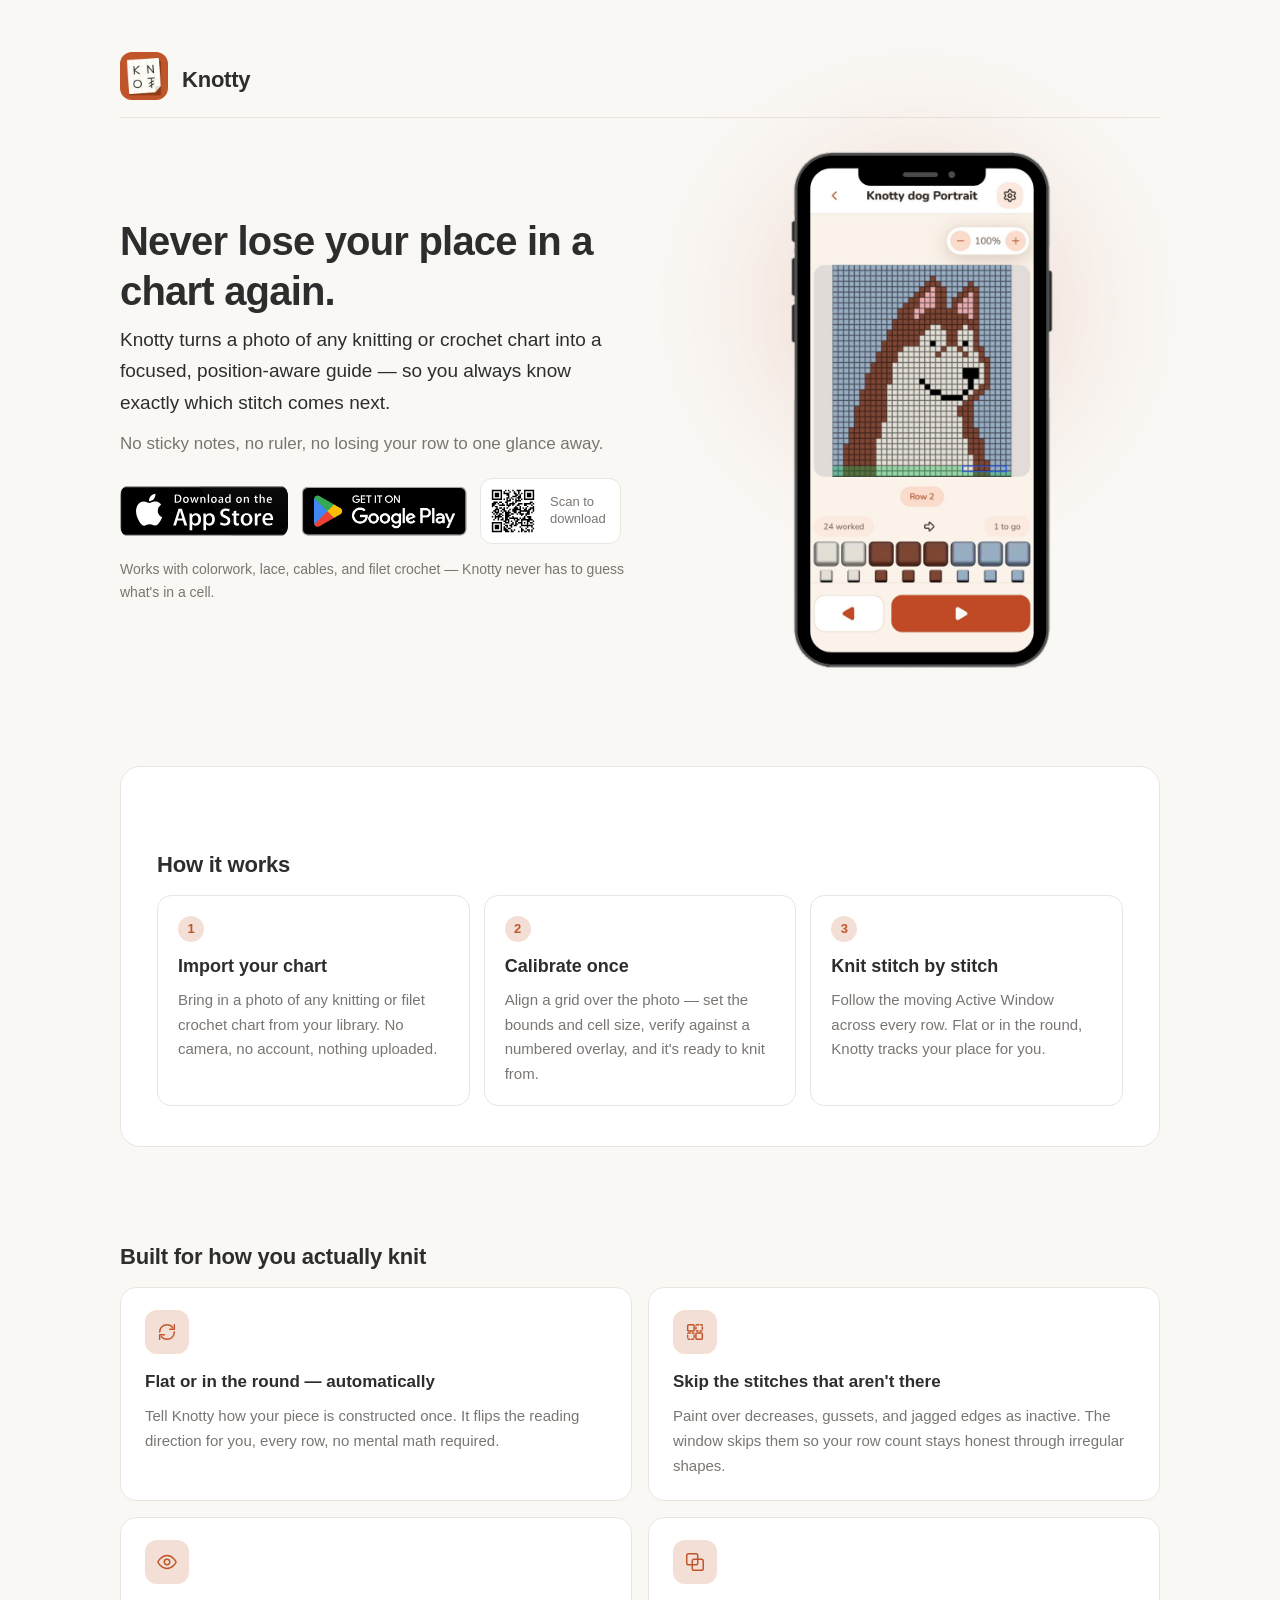
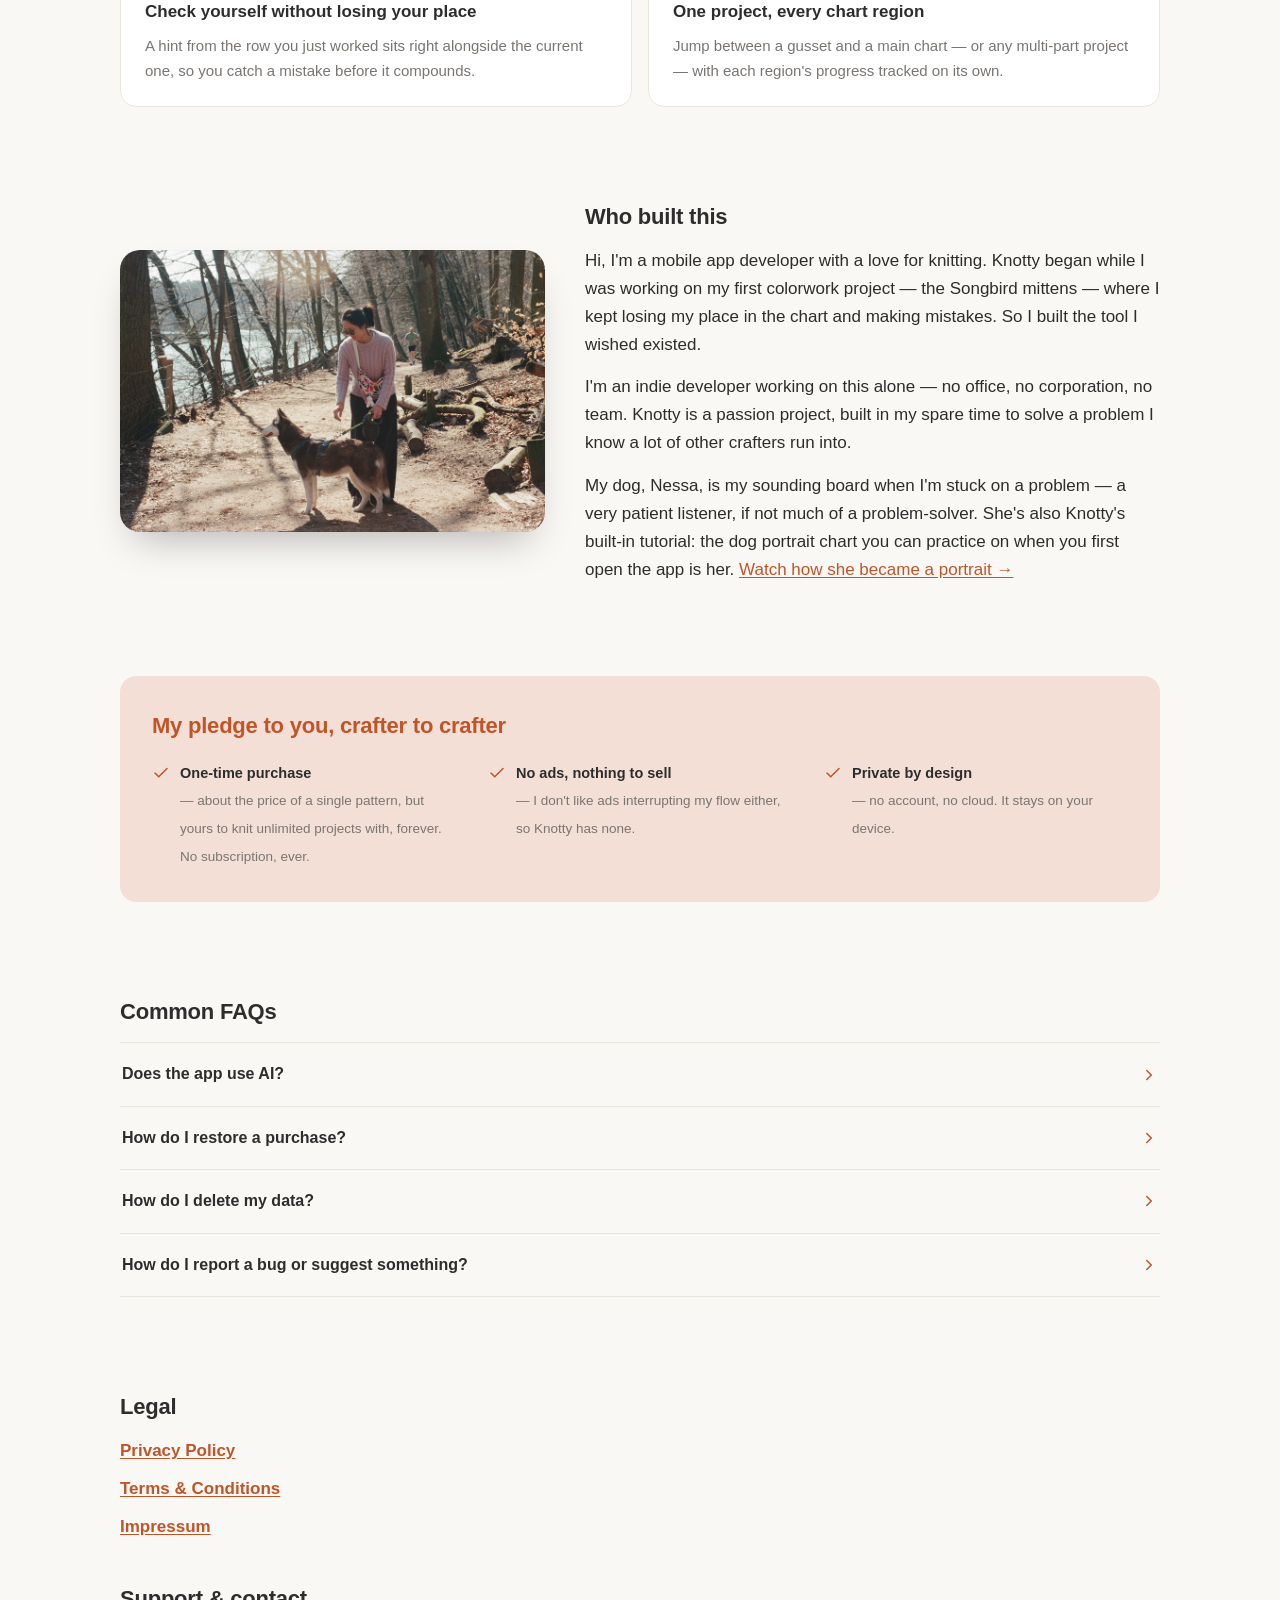
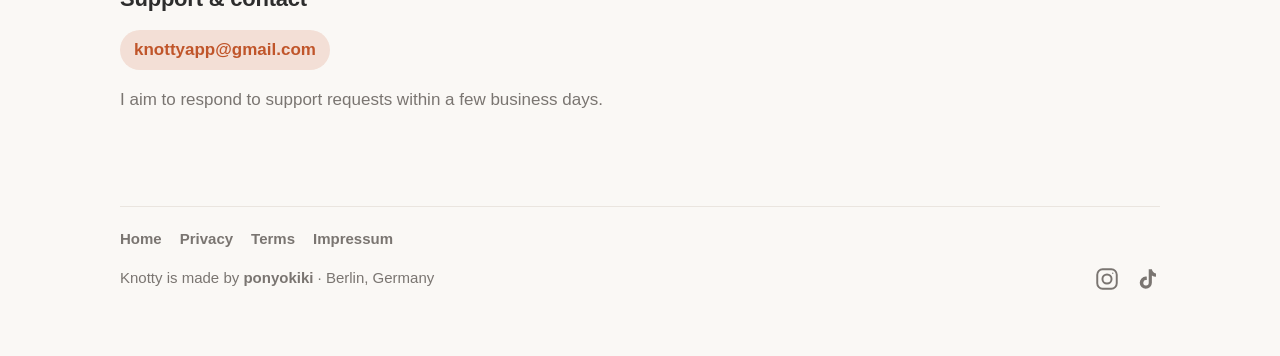
==== commit 8b8f4b84: "feat: add scannable QR code next to store badges Links to the site homepage so it works regardless o" ====
--- a/index.html
+++ b/index.html
@@ -32,8 +32,12 @@
       <p class="hero-sub">No sticky notes, no ruler, no losing your row to one glance away.</p>
 
       <div class="store-links">
-        <a href="https://apps.apple.com/de/app/knotty-chart-companion/id6795073999?l=en-GB"><img class="store-badge" src="app-store-badge.svg" alt="Download on the App Store"></a>
+        <a href="https://apps.apple.com/app/id6795073999"><img class="store-badge" src="app-store-badge.svg" alt="Download on the App Store"></a>
         <a href="https://play.google.com/store/apps/details?id=com.ponyokikii.knotty"><img class="store-badge" src="google-play-badge.png" alt="Get it on Google Play"></a>
+        <a class="store-qr" href="https://knottyapp.github.io/">
+          <img src="qr-code.svg" alt="QR code linking to knottyapp.github.io">
+          <span>Scan to<br>download</span>
+        </a>
       </div>
 
       <p class="hero-note">Works with colorwork, lace, cables, and filet crochet — Knotty never has to guess what's in a cell.</p>
--- a/style.css
+++ b/style.css
@@ -241,6 +241,27 @@
   object-fit: contain;
   display: block;
   border-radius: 12px;
+}
+.store-qr {
+  display: flex;
+  align-items: center;
+  gap: 10px;
+  padding: 5px 14px 5px 5px;
+  background: var(--surface);
+  border: 1px solid var(--border);
+  border-radius: 12px;
+  text-decoration: none;
+}
+.store-qr img {
+  width: 54px;
+  height: 54px;
+  display: block;
+  border-radius: 4px;
+}
+.store-qr span {
+  font-size: 13px;
+  line-height: 1.3;
+  color: var(--text-muted);
 }
 
 /* How it works steps */
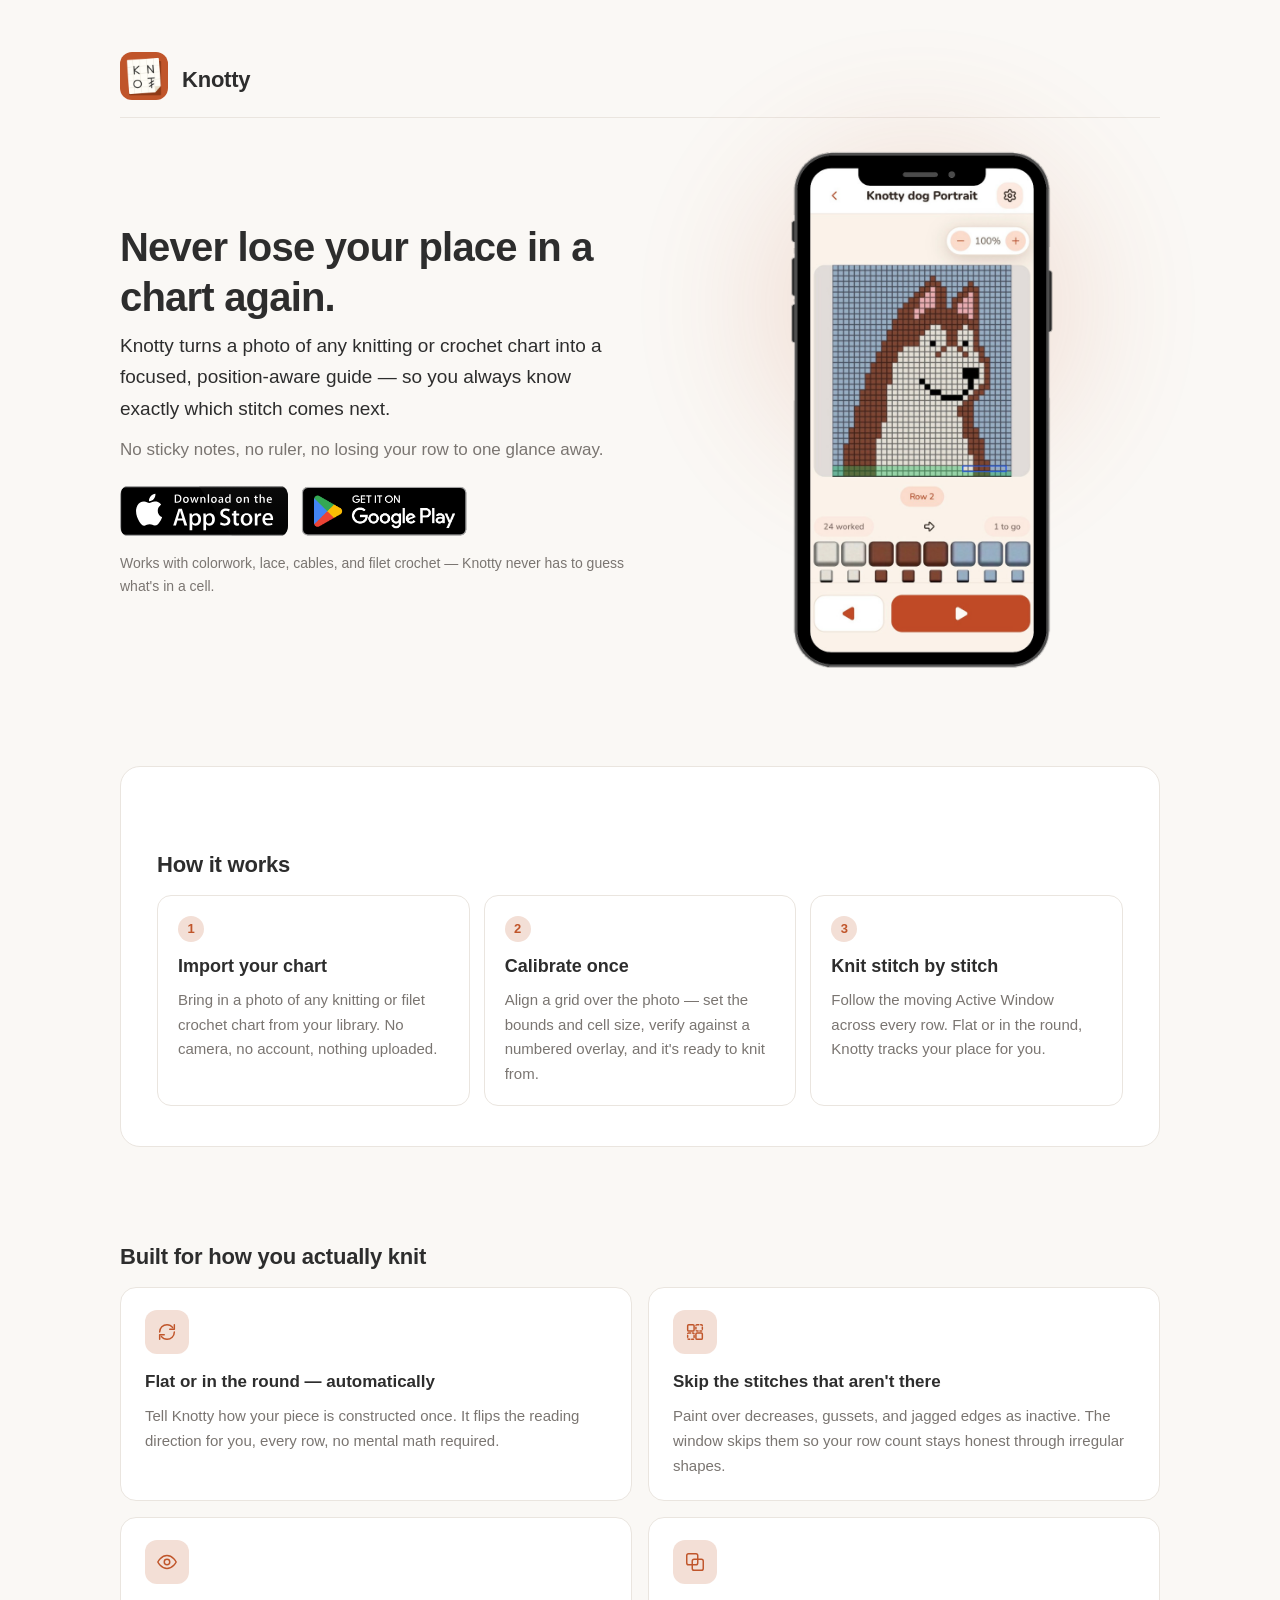
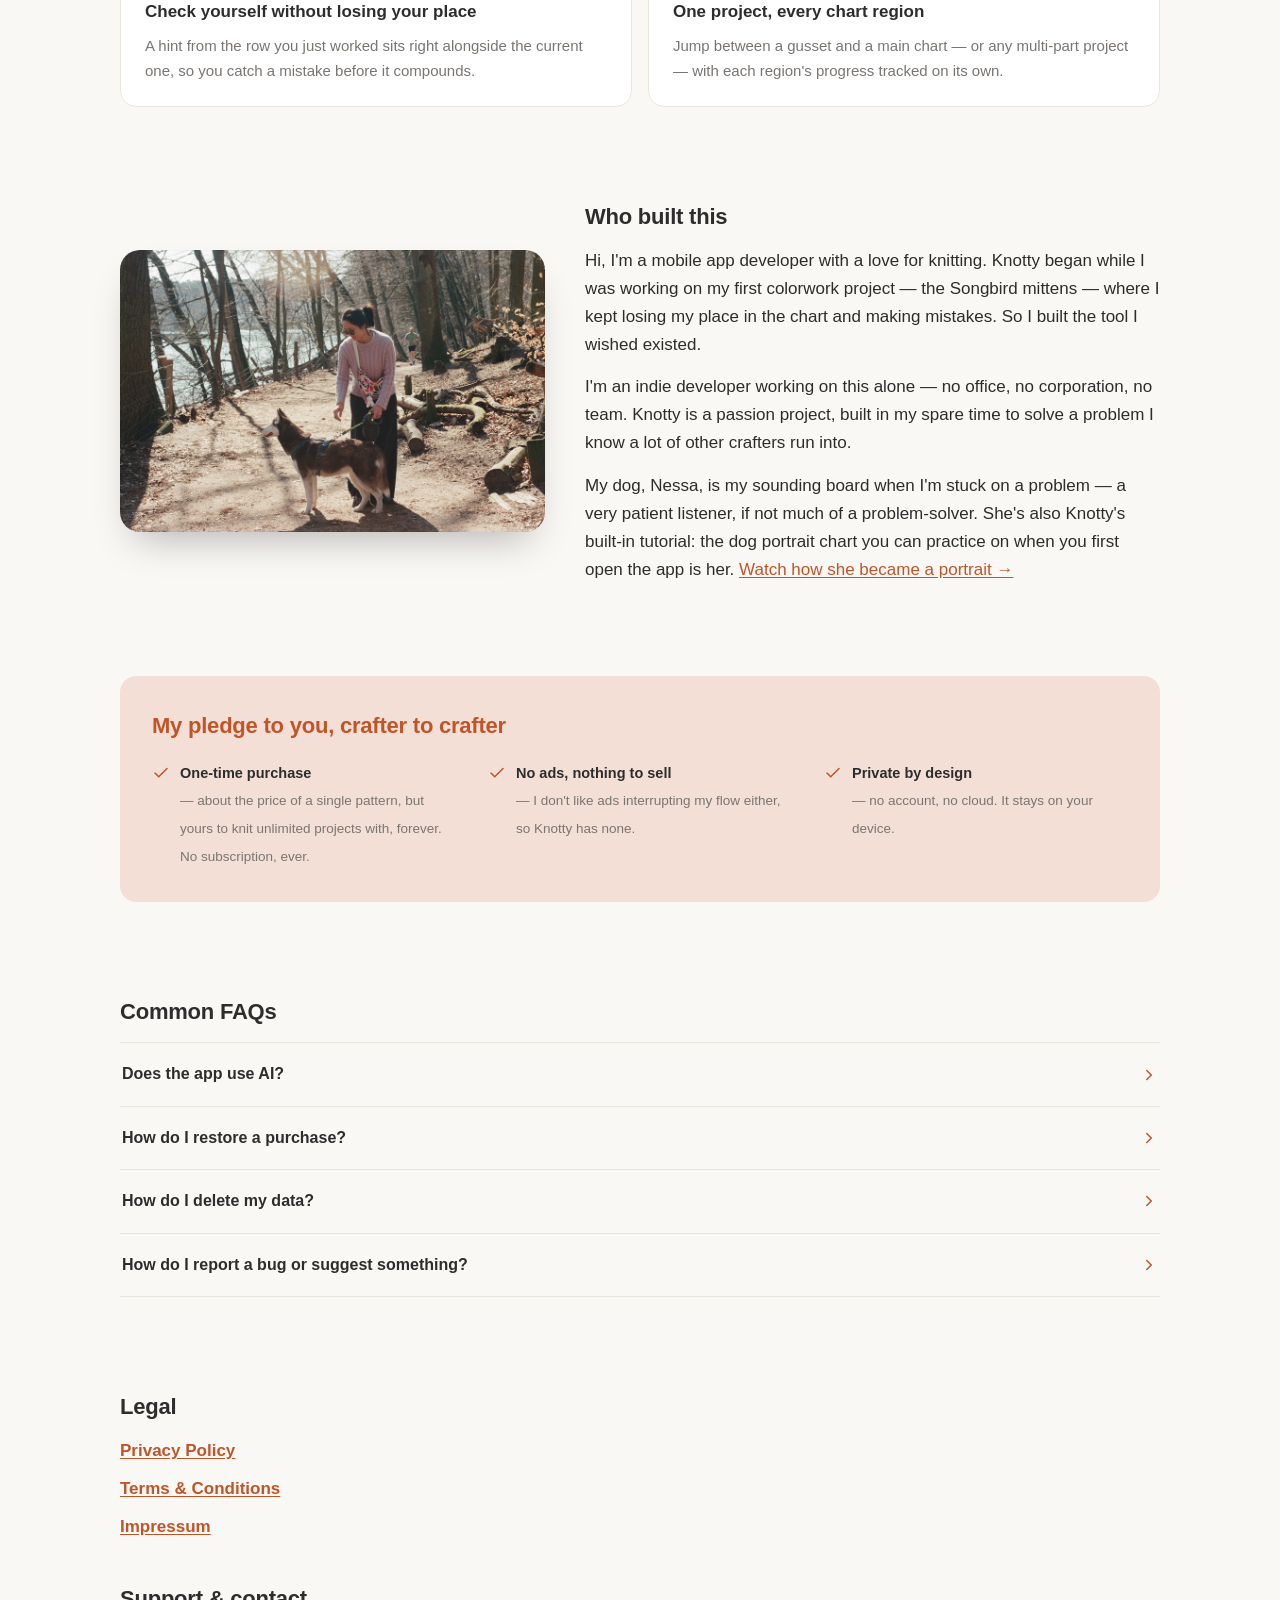
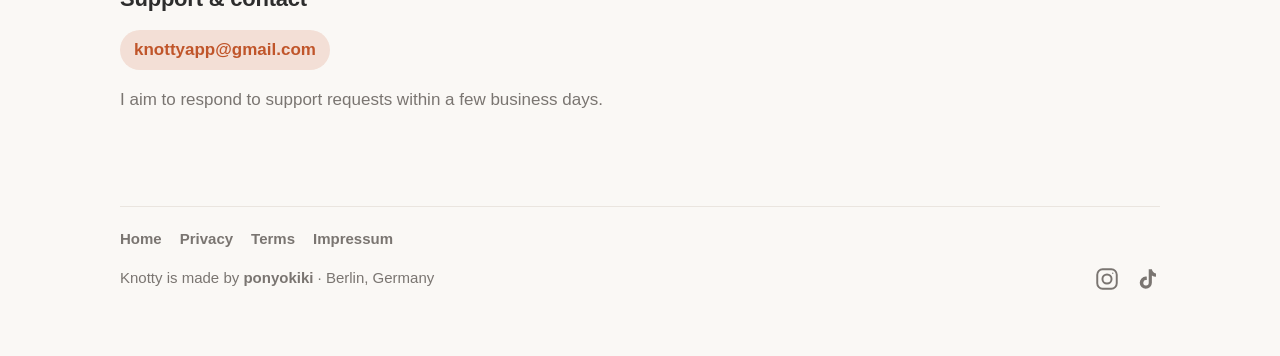
==== commit 4dbbcf18: "Revert "feat: add scannable QR code next to store badges" This reverts commit 8b8f4b84244faf877a0758" ====
--- a/index.html
+++ b/index.html
@@ -34,10 +34,6 @@
       <div class="store-links">
         <a href="https://apps.apple.com/app/id6795073999"><img class="store-badge" src="app-store-badge.svg" alt="Download on the App Store"></a>
         <a href="https://play.google.com/store/apps/details?id=com.ponyokikii.knotty"><img class="store-badge" src="google-play-badge.png" alt="Get it on Google Play"></a>
-        <a class="store-qr" href="https://knottyapp.github.io/">
-          <img src="qr-code.svg" alt="QR code linking to knottyapp.github.io">
-          <span>Scan to<br>download</span>
-        </a>
       </div>
 
       <p class="hero-note">Works with colorwork, lace, cables, and filet crochet — Knotty never has to guess what's in a cell.</p>
--- a/style.css
+++ b/style.css
@@ -241,27 +241,6 @@
   object-fit: contain;
   display: block;
   border-radius: 12px;
-}
-.store-qr {
-  display: flex;
-  align-items: center;
-  gap: 10px;
-  padding: 5px 14px 5px 5px;
-  background: var(--surface);
-  border: 1px solid var(--border);
-  border-radius: 12px;
-  text-decoration: none;
-}
-.store-qr img {
-  width: 54px;
-  height: 54px;
-  display: block;
-  border-radius: 4px;
-}
-.store-qr span {
-  font-size: 13px;
-  line-height: 1.3;
-  color: var(--text-muted);
 }
 
 /* How it works steps */
